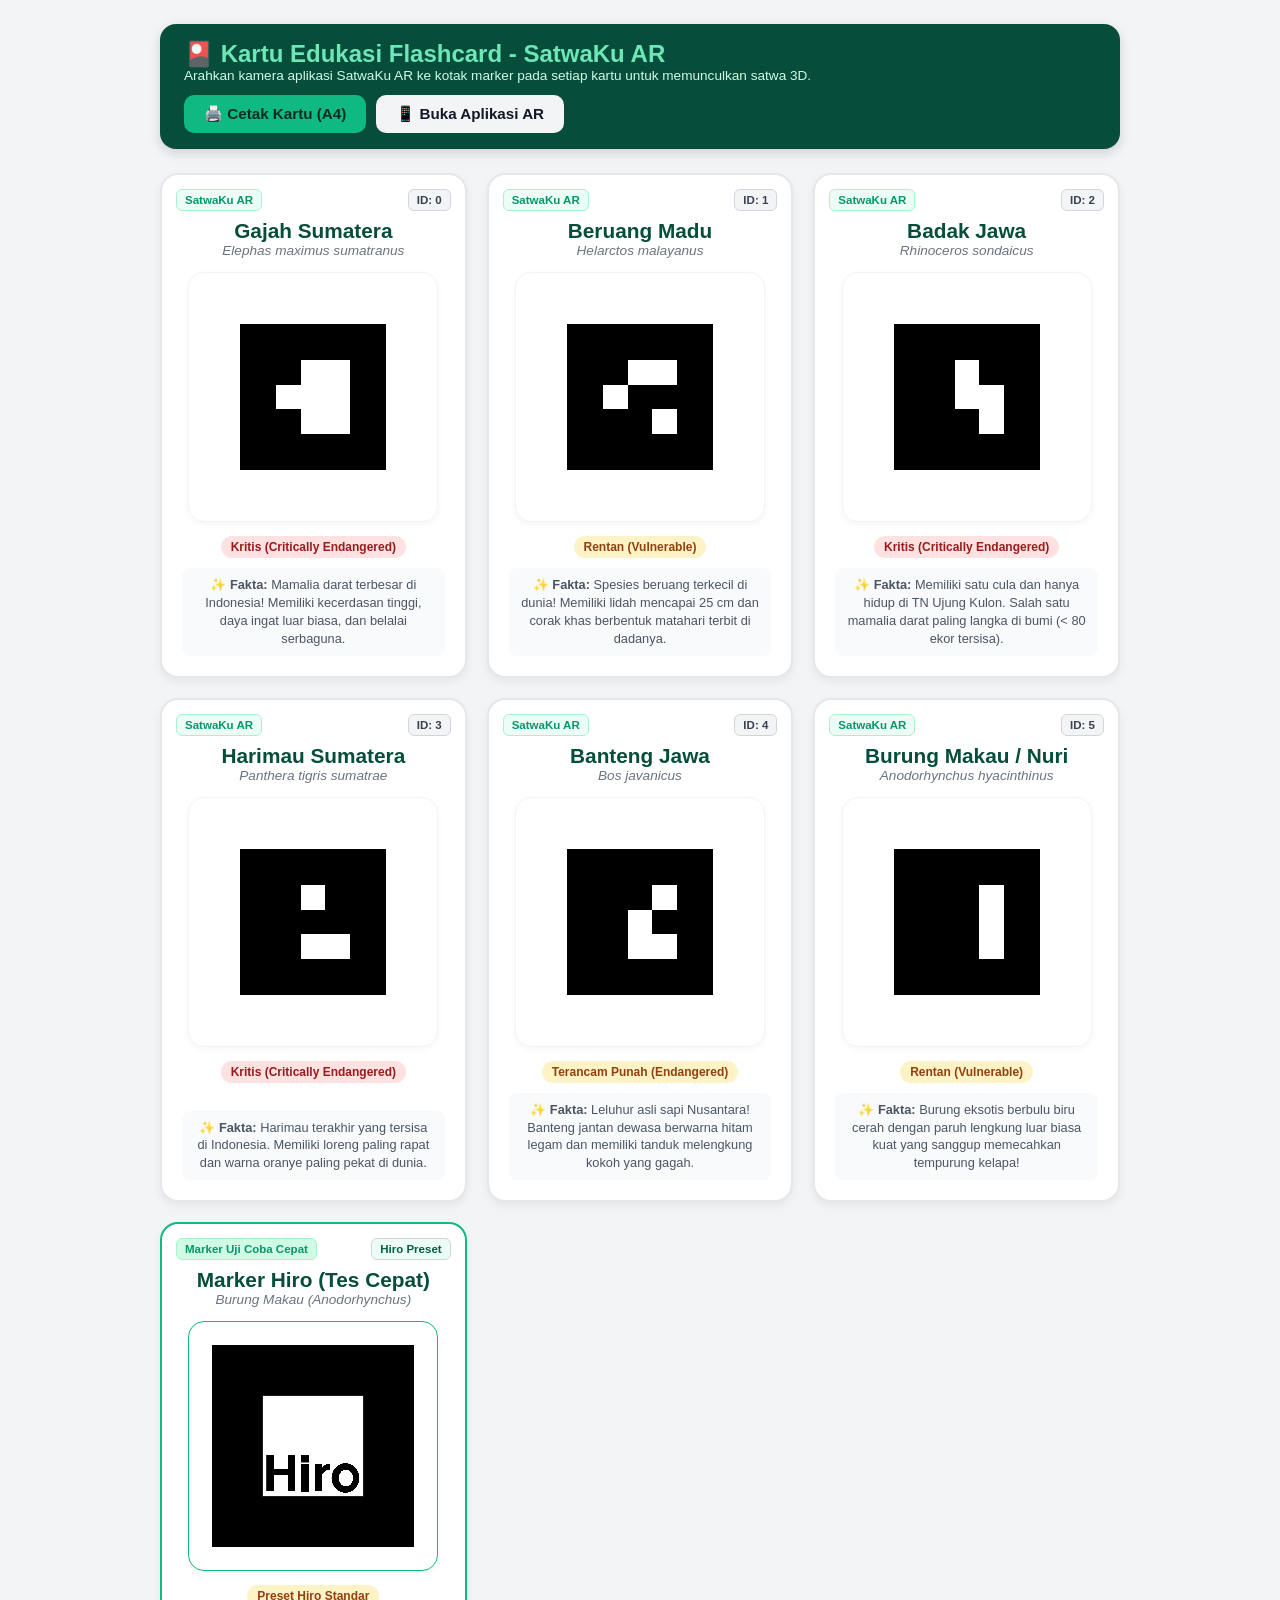
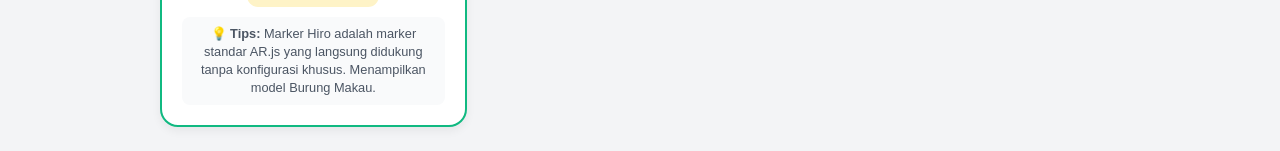
==== cards.html @ 40d95e96 "first commit" ====
<!DOCTYPE html>
<html lang="id">
<head>
  <meta charset="UTF-8" />
  <meta name="viewport" content="width=device-width, initial-scale=1.0" />
  <title>Kartu Edukasi Flashcard - SatwaKu AR</title>
  <style>
    * {
      box-sizing: border-box;
      margin: 0;
      padding: 0;
      font-family: -apple-system, BlinkMacSystemFont, "Segoe UI", Roboto, "Helvetica Neue", Arial, sans-serif;
    }

    body {
      background-color: #f3f4f6;
      color: #1f2937;
      padding: 24px;
    }

    .header-bar {
      max-width: 960px;
      margin: 0 auto 24px auto;
      display: flex;
      justify-content: space-between;
      align-items: center;
      flex-wrap: wrap;
      gap: 12px;
      background: #064e3b;
      color: #fff;
      padding: 16px 24px;
      border-radius: 16px;
      box-shadow: 0 4px 12px rgba(0,0,0,0.15);
    }

    .header-title h1 {
      font-size: 1.5rem;
      color: #6ee7b7;
    }

    .header-title p {
      font-size: 0.85rem;
      color: #d1fae5;
    }

    .btn-action {
      background: #10b981;
      color: #022c22;
      border: none;
      padding: 10px 20px;
      border-radius: 10px;
      font-weight: 700;
      font-size: 0.95rem;
      cursor: pointer;
      text-decoration: none;
      display: inline-flex;
      align-items: center;
      gap: 8px;
    }

    .btn-action:hover {
      background: #34d399;
    }

    .flashcards-container {
      max-width: 960px;
      margin: 0 auto;
      display: grid;
      grid-template-columns: repeat(auto-fit, minmax(280px, 1fr));
      gap: 20px;
    }

    .card {
      background: #ffffff;
      border: 2px solid #e5e7eb;
      border-radius: 18px;
      padding: 20px;
      display: flex;
      flex-direction: column;
      align-items: center;
      text-align: center;
      box-shadow: 0 4px 10px rgba(0,0,0,0.06);
      page-break-inside: avoid;
      position: relative;
    }

    .card-top-tag {
      position: absolute;
      top: 14px;
      left: 14px;
      background: #ecfdf5;
      color: #059669;
      font-size: 0.72rem;
      font-weight: 800;
      padding: 4px 8px;
      border-radius: 6px;
      border: 1px solid #a7f3d0;
    }

    .card-id-badge {
      position: absolute;
      top: 14px;
      right: 14px;
      background: #f3f4f6;
      color: #374151;
      font-size: 0.72rem;
      font-weight: 750;
      padding: 4px 8px;
      border-radius: 6px;
      border: 1px solid #d1d5db;
    }

    .card-animal-name {
      font-size: 1.3rem;
      font-weight: 800;
      color: #064e3b;
      margin-top: 24px;
    }

    .card-latin-name {
      font-size: 0.85rem;
      font-style: italic;
      color: #6b7280;
      margin-bottom: 14px;
    }

    .marker-frame {
      background: #ffffff;
      padding: 14px;
      border: 1px solid #f3f4f6;
      border-radius: 16px;
      margin-bottom: 14px;
      display: flex;
      align-items: center;
      justify-content: center;
      box-shadow: 0 2px 6px rgba(0,0,0,0.04);
    }

    .marker-frame img {
      width: 220px;
      height: 220px;
      image-rendering: pixelated;
      display: block;
    }

    .status-pill {
      font-size: 0.75rem;
      font-weight: 700;
      padding: 4px 10px;
      border-radius: 50px;
      margin-bottom: 10px;
    }

    .status-endangered {
      background: #fef3c7;
      color: #92400e;
    }

    .status-critical {
      background: #fee2e2;
      color: #991b1b;
    }

    .card-fact {
      font-size: 0.8rem;
      color: #4b5563;
      line-height: 1.4;
      background: #f9fafb;
      padding: 8px 12px;
      border-radius: 8px;
      margin-top: auto;
      width: 100%;
    }

    /* Print styles for A4 sheet */
    @media print {
      body {
        background: transparent;
        padding: 0;
      }
      .header-bar {
        display: none;
      }
      .flashcards-container {
        grid-template-columns: repeat(2, 1fr);
        gap: 16px;
      }
      .card {
        box-shadow: none;
        border: 1.5px solid #6b7280;
        padding: 14px;
      }
      .marker-frame img {
        width: 150px;
        height: 150px;
      }
    }
  </style>
</head>
<body>

  <div class="header-bar">
    <div class="header-title">
      <h1>🎴 Kartu Edukasi Flashcard - SatwaKu AR</h1>
      <p>Arahkan kamera aplikasi SatwaKu AR ke kotak marker pada setiap kartu untuk memunculkan satwa 3D.</p>
    </div>
    <div style="display: flex; gap: 10px;">
      <button class="btn-action" onclick="window.print()">🖨️ Cetak Kartu (A4)</button>
      <a href="index.html" class="btn-action" style="background:#f3f4f6; color:#111827;">📱 Buka Aplikasi AR</a>
    </div>
  </div>

  <div class="flashcards-container">

    <!-- Card 1: Gajah Sumatera -->
    <div class="card">
      <div class="card-top-tag">SatwaKu AR</div>
      <div class="card-id-badge">ID: 0</div>
      <h2 class="card-animal-name">Gajah Sumatera</h2>
      <div class="card-latin-name">Elephas maximus sumatranus</div>
      <div class="marker-frame">
        <img src="assets/markers/hamming/0.png" alt="Marker Barcode 0 - Gajah Sumatera" />
      </div>
      <div class="status-pill status-critical">Kritis (Critically Endangered)</div>
      <div class="card-fact">
        ✨ <b>Fakta:</b> Mamalia darat terbesar di Indonesia! Memiliki kecerdasan tinggi, daya ingat luar biasa, dan belalai serbaguna.
      </div>
    </div>

    <!-- Card 2: Beruang Madu -->
    <div class="card">
      <div class="card-top-tag">SatwaKu AR</div>
      <div class="card-id-badge">ID: 1</div>
      <h2 class="card-animal-name">Beruang Madu</h2>
      <div class="card-latin-name">Helarctos malayanus</div>
      <div class="marker-frame">
        <img src="assets/markers/hamming/1.png" alt="Marker Barcode 1 - Beruang Madu" />
      </div>
      <div class="status-pill status-endangered">Rentan (Vulnerable)</div>
      <div class="card-fact">
        ✨ <b>Fakta:</b> Spesies beruang terkecil di dunia! Memiliki lidah mencapai 25 cm dan corak khas berbentuk matahari terbit di dadanya.
      </div>
    </div>

    <!-- Card 3: Badak Jawa -->
    <div class="card">
      <div class="card-top-tag">SatwaKu AR</div>
      <div class="card-id-badge">ID: 2</div>
      <h2 class="card-animal-name">Badak Jawa</h2>
      <div class="card-latin-name">Rhinoceros sondaicus</div>
      <div class="marker-frame">
        <img src="assets/markers/hamming/2.png" alt="Marker Barcode 2 - Badak Jawa" />
      </div>
      <div class="status-pill status-critical">Kritis (Critically Endangered)</div>
      <div class="card-fact">
        ✨ <b>Fakta:</b> Memiliki satu cula dan hanya hidup di TN Ujung Kulon. Salah satu mamalia darat paling langka di bumi (< 80 ekor tersisa).
      </div>
    </div>

    <!-- Card 4: Harimau Sumatera -->
    <div class="card">
      <div class="card-top-tag">SatwaKu AR</div>
      <div class="card-id-badge">ID: 3</div>
      <h2 class="card-animal-name">Harimau Sumatera</h2>
      <div class="card-latin-name">Panthera tigris sumatrae</div>
      <div class="marker-frame">
        <img src="assets/markers/hamming/3.png" alt="Marker Barcode 3 - Harimau Sumatera" />
      </div>
      <div class="status-pill status-critical">Kritis (Critically Endangered)</div>
      <div class="card-fact">
        ✨ <b>Fakta:</b> Harimau terakhir yang tersisa di Indonesia. Memiliki loreng paling rapat dan warna oranye paling pekat di dunia.
      </div>
    </div>

    <!-- Card 5: Banteng Jawa -->
    <div class="card">
      <div class="card-top-tag">SatwaKu AR</div>
      <div class="card-id-badge">ID: 4</div>
      <h2 class="card-animal-name">Banteng Jawa</h2>
      <div class="card-latin-name">Bos javanicus</div>
      <div class="marker-frame">
        <img src="assets/markers/hamming/4.png" alt="Marker Barcode 4 - Banteng Jawa" />
      </div>
      <div class="status-pill status-endangered">Terancam Punah (Endangered)</div>
      <div class="card-fact">
        ✨ <b>Fakta:</b> Leluhur asli sapi Nusantara! Banteng jantan dewasa berwarna hitam legam dan memiliki tanduk melengkung kokoh yang gagah.
      </div>
    </div>

    <!-- Card 6: Burung Makau / Nuri -->
    <div class="card">
      <div class="card-top-tag">SatwaKu AR</div>
      <div class="card-id-badge">ID: 5</div>
      <h2 class="card-animal-name">Burung Makau / Nuri</h2>
      <div class="card-latin-name">Anodorhynchus hyacinthinus</div>
      <div class="marker-frame">
        <img src="assets/markers/hamming/5.png" alt="Marker Barcode 5 - Burung Makau" />
      </div>
      <div class="status-pill status-endangered">Rentan (Vulnerable)</div>
      <div class="card-fact">
        ✨ <b>Fakta:</b> Burung eksotis berbulu biru cerah dengan paruh lengkung luar biasa kuat yang sanggup memecahkan tempurung kelapa!
      </div>
    </div>

    <!-- Bonus Card: Marker Hiro (Universal Test Marker) -->
    <div class="card" style="border: 2px solid #10b981;">
      <div class="card-top-tag" style="background:#d1fae5;">Marker Uji Coba Cepat</div>
      <div class="card-id-badge" style="background:#ecfdf5; color:#065f46;">Hiro Preset</div>
      <h2 class="card-animal-name">Marker Hiro (Tes Cepat)</h2>
      <div class="card-latin-name">Burung Makau (Anodorhynchus)</div>
      <div class="marker-frame" style="border-color:#10b981;">
        <img src="assets/markers/hiro.png" alt="Marker Hiro AR.js" />
      </div>
      <div class="status-pill status-endangered">Preset Hiro Standar</div>
      <div class="card-fact">
        💡 <b>Tips:</b> Marker Hiro adalah marker standar AR.js yang langsung didukung tanpa konfigurasi khusus. Menampilkan model Burung Makau.
      </div>
    </div>

  </div>

</body>
</html>
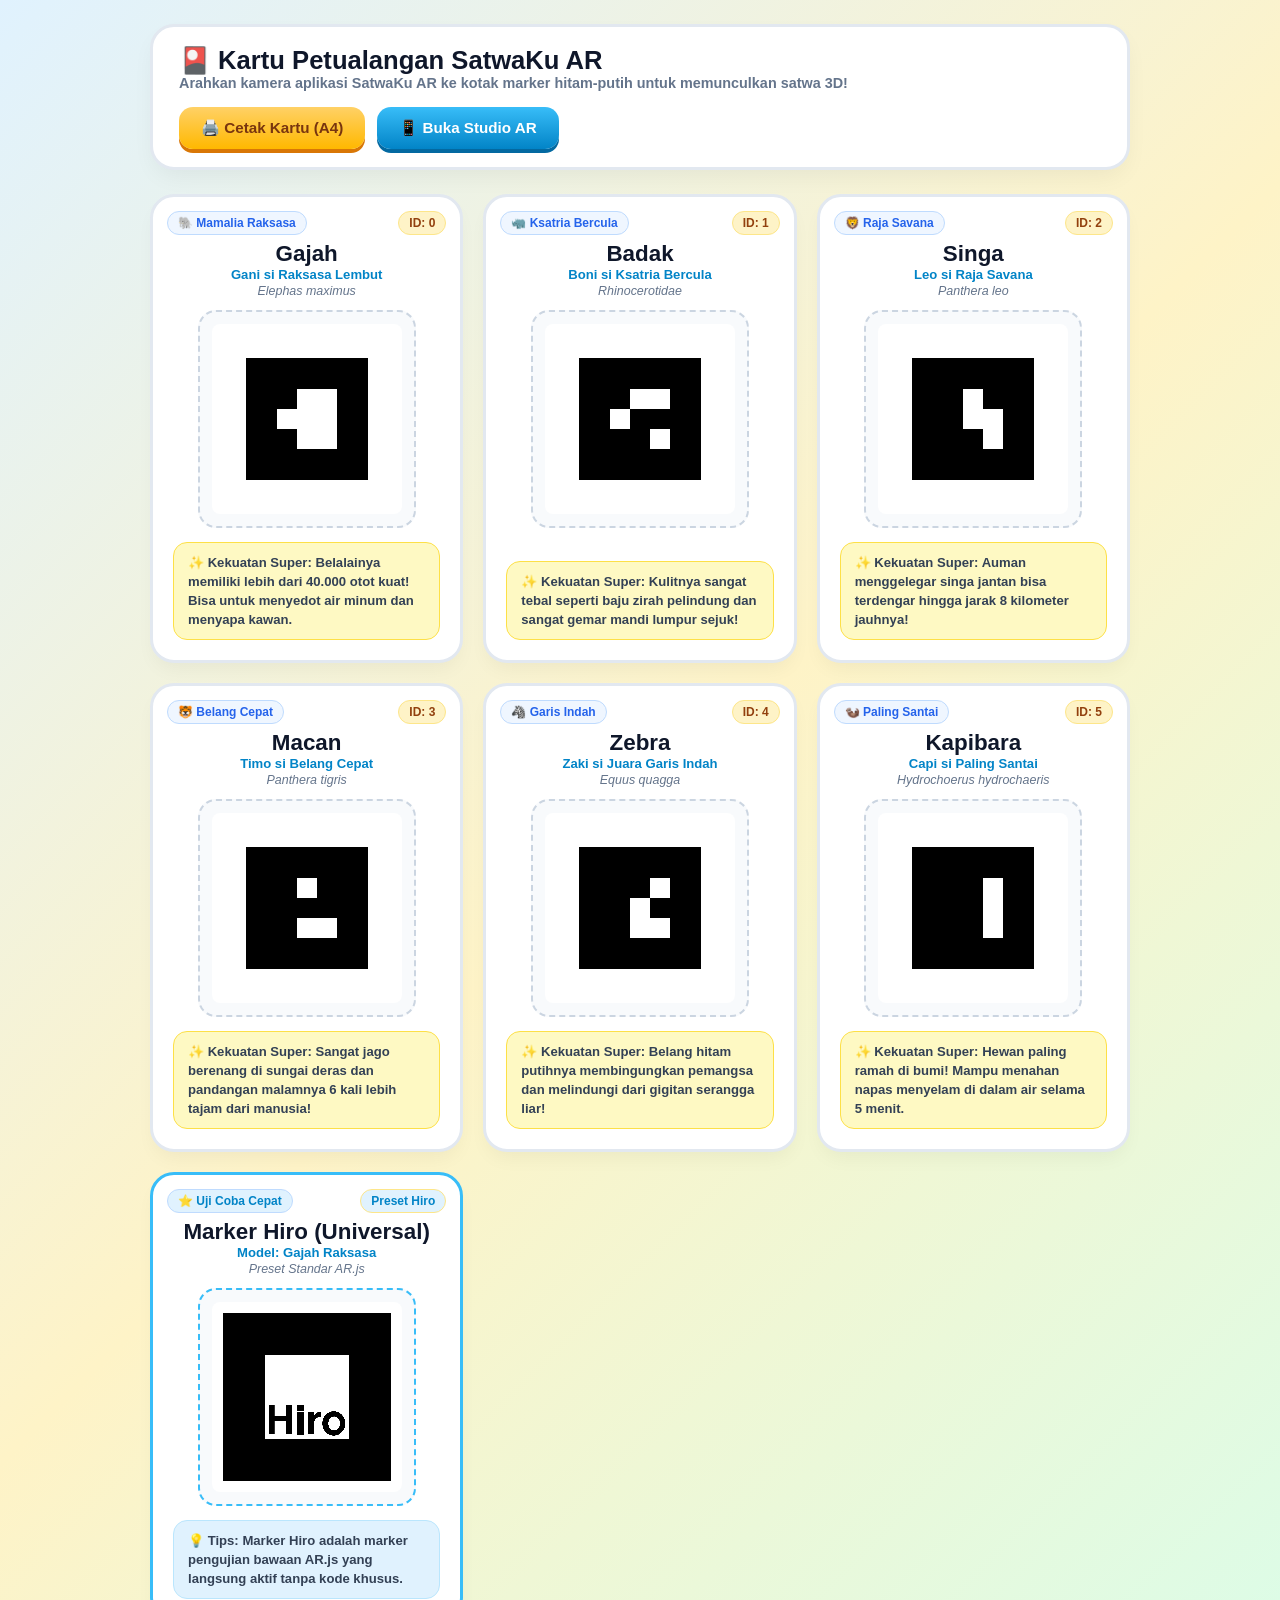
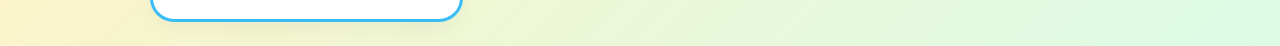
==== commit f1835dd0: "big update" ====
--- a/cards.html
+++ b/cards.html
@@ -9,61 +9,70 @@
       box-sizing: border-box;
       margin: 0;
       padding: 0;
-      font-family: -apple-system, BlinkMacSystemFont, "Segoe UI", Roboto, "Helvetica Neue", Arial, sans-serif;
+      font-family: 'Comic Sans MS', 'Fredoka', 'Quicksand', -apple-system, BlinkMacSystemFont, "Segoe UI", Roboto, sans-serif;
     }
 
     body {
-      background-color: #f3f4f6;
-      color: #1f2937;
+      background: linear-gradient(135deg, #E0F2FE 0%, #FEF3C7 50%, #DCFCE7 100%);
+      color: #1F2937;
       padding: 24px;
+      min-height: 100vh;
     }
 
     .header-bar {
-      max-width: 960px;
+      max-width: 980px;
       margin: 0 auto 24px auto;
       display: flex;
       justify-content: space-between;
       align-items: center;
       flex-wrap: wrap;
-      gap: 12px;
-      background: #064e3b;
-      color: #fff;
-      padding: 16px 24px;
-      border-radius: 16px;
-      box-shadow: 0 4px 12px rgba(0,0,0,0.15);
+      gap: 16px;
+      background: #FFFFFF;
+      padding: 18px 26px;
+      border-radius: 24px;
+      border: 3px solid #E2E8F0;
+      box-shadow: 0 10px 25px -5px rgba(0,0,0,0.06);
     }
 
     .header-title h1 {
-      font-size: 1.5rem;
-      color: #6ee7b7;
+      font-size: 1.6rem;
+      font-weight: 900;
+      color: #0F172A;
     }
 
     .header-title p {
-      font-size: 0.85rem;
-      color: #d1fae5;
+      font-size: 0.9rem;
+      color: #64748B;
+      font-weight: 600;
     }
 
     .btn-action {
-      background: #10b981;
-      color: #022c22;
+      background: linear-gradient(180deg, #FFD166 0%, #FFB800 100%);
+      color: #78350F;
       border: none;
-      padding: 10px 20px;
-      border-radius: 10px;
-      font-weight: 700;
+      padding: 12px 22px;
+      border-radius: 14px;
+      font-weight: 800;
       font-size: 0.95rem;
       cursor: pointer;
       text-decoration: none;
       display: inline-flex;
       align-items: center;
       gap: 8px;
+      box-shadow: 0 4px 0 #D97706;
+      transition: all 0.1s;
     }
 
     .btn-action:hover {
-      background: #34d399;
+      filter: brightness(1.05);
+    }
+    .btn-action:active {
+      transform: translateY(2px);
+      box-shadow: 0 2px 0 #D97706;
     }
 
     .flashcards-container {
-      max-width: 960px;
+      max-width: 980px;
       margin: 0 auto;
       display: grid;
       grid-template-columns: repeat(auto-fit, minmax(280px, 1fr));
@@ -71,15 +80,15 @@
     }
 
     .card {
-      background: #ffffff;
-      border: 2px solid #e5e7eb;
-      border-radius: 18px;
+      background: #FFFFFF;
+      border: 3px solid #E2E8F0;
+      border-radius: 24px;
       padding: 20px;
       display: flex;
       flex-direction: column;
       align-items: center;
       text-align: center;
-      box-shadow: 0 4px 10px rgba(0,0,0,0.06);
+      box-shadow: 0 10px 20px -5px rgba(0,0,0,0.05);
       page-break-inside: avoid;
       position: relative;
     }
@@ -88,91 +97,85 @@
       position: absolute;
       top: 14px;
       left: 14px;
-      background: #ecfdf5;
-      color: #059669;
-      font-size: 0.72rem;
+      background: #EFF6FF;
+      color: #2563EB;
+      font-size: 0.75rem;
       font-weight: 800;
-      padding: 4px 8px;
-      border-radius: 6px;
-      border: 1px solid #a7f3d0;
+      padding: 4px 10px;
+      border-radius: 999px;
+      border: 1px solid #BFDBFE;
     }
 
     .card-id-badge {
       position: absolute;
       top: 14px;
       right: 14px;
-      background: #f3f4f6;
-      color: #374151;
-      font-size: 0.72rem;
-      font-weight: 750;
-      padding: 4px 8px;
-      border-radius: 6px;
-      border: 1px solid #d1d5db;
+      background: #FEF3C7;
+      color: #92400E;
+      font-size: 0.75rem;
+      font-weight: 800;
+      padding: 4px 10px;
+      border-radius: 999px;
+      border: 1px solid #FDE68A;
     }
 
     .card-animal-name {
-      font-size: 1.3rem;
-      font-weight: 800;
-      color: #064e3b;
+      font-size: 1.4rem;
+      font-weight: 900;
+      color: #0F172A;
       margin-top: 24px;
     }
 
+    .card-nickname {
+      font-size: 0.82rem;
+      font-weight: 700;
+      color: #0284C7;
+      margin-bottom: 2px;
+    }
+
     .card-latin-name {
-      font-size: 0.85rem;
+      font-size: 0.78rem;
       font-style: italic;
-      color: #6b7280;
-      margin-bottom: 14px;
+      color: #64748B;
+      margin-bottom: 12px;
     }
 
     .marker-frame {
-      background: #ffffff;
-      padding: 14px;
-      border: 1px solid #f3f4f6;
-      border-radius: 16px;
+      background: #F8FAFC;
+      padding: 12px;
+      border: 2px dashed #CBD5E1;
+      border-radius: 18px;
       margin-bottom: 14px;
       display: flex;
       align-items: center;
       justify-content: center;
-      box-shadow: 0 2px 6px rgba(0,0,0,0.04);
     }
 
     .marker-frame img {
-      width: 220px;
-      height: 220px;
+      width: 190px;
+      height: 190px;
       image-rendering: pixelated;
       display: block;
-    }
-
-    .status-pill {
-      font-size: 0.75rem;
-      font-weight: 700;
-      padding: 4px 10px;
-      border-radius: 50px;
-      margin-bottom: 10px;
-    }
-
-    .status-endangered {
-      background: #fef3c7;
-      color: #92400e;
-    }
-
-    .status-critical {
-      background: #fee2e2;
-      color: #991b1b;
+      background: #FFFFFF;
+      padding: 4px;
+      border-radius: 8px;
     }
 
     .card-fact {
-      font-size: 0.8rem;
-      color: #4b5563;
-      line-height: 1.4;
-      background: #f9fafb;
-      padding: 8px 12px;
-      border-radius: 8px;
+      font-size: 0.82rem;
+      font-weight: 600;
+      color: #334155;
+      line-height: 1.45;
+      background: #FEF9C3;
+      border: 1px solid #FDE047;
+      padding: 10px 14px;
+      border-radius: 14px;
       margin-top: auto;
       width: 100%;
-    }
-
-    /* Print styles for A4 sheet */
+      text-align: left;
+    }
+
+    /* Print styles */
     @media print {
       body {
         background: transparent;
@@ -187,12 +190,12 @@
       }
       .card {
         box-shadow: none;
-        border: 1.5px solid #6b7280;
+        border: 2px solid #CBD5E1;
         padding: 14px;
       }
       .marker-frame img {
-        width: 150px;
-        height: 150px;
+        width: 140px;
+        height: 140px;
       }
     }
   </style>
@@ -201,119 +204,119 @@
 
   <div class="header-bar">
     <div class="header-title">
-      <h1>🎴 Kartu Edukasi Flashcard - SatwaKu AR</h1>
-      <p>Arahkan kamera aplikasi SatwaKu AR ke kotak marker pada setiap kartu untuk memunculkan satwa 3D.</p>
-    </div>
-    <div style="display: flex; gap: 10px;">
+      <h1>🎴 Kartu Petualangan SatwaKu AR</h1>
+      <p>Arahkan kamera aplikasi SatwaKu AR ke kotak marker hitam-putih untuk memunculkan satwa 3D!</p>
+    </div>
+    <div style="display: flex; gap: 12px;">
       <button class="btn-action" onclick="window.print()">🖨️ Cetak Kartu (A4)</button>
-      <a href="index.html" class="btn-action" style="background:#f3f4f6; color:#111827;">📱 Buka Aplikasi AR</a>
+      <a href="index.html" class="btn-action" style="background: linear-gradient(180deg, #38BDF8 0%, #0284C7 100%); color:#FFFFFF; box-shadow: 0 4px 0 #0369A1;">📱 Buka Studio AR</a>
     </div>
   </div>
 
   <div class="flashcards-container">
 
-    <!-- Card 1: Gajah Sumatera -->
-    <div class="card">
-      <div class="card-top-tag">SatwaKu AR</div>
+    <!-- Card 1: Gajah -->
+    <div class="card">
+      <div class="card-top-tag">🐘 Mamalia Raksasa</div>
       <div class="card-id-badge">ID: 0</div>
-      <h2 class="card-animal-name">Gajah Sumatera</h2>
-      <div class="card-latin-name">Elephas maximus sumatranus</div>
-      <div class="marker-frame">
-        <img src="assets/markers/hamming/0.png" alt="Marker Barcode 0 - Gajah Sumatera" />
-      </div>
-      <div class="status-pill status-critical">Kritis (Critically Endangered)</div>
-      <div class="card-fact">
-        ✨ <b>Fakta:</b> Mamalia darat terbesar di Indonesia! Memiliki kecerdasan tinggi, daya ingat luar biasa, dan belalai serbaguna.
-      </div>
-    </div>
-
-    <!-- Card 2: Beruang Madu -->
-    <div class="card">
-      <div class="card-top-tag">SatwaKu AR</div>
+      <h2 class="card-animal-name">Gajah</h2>
+      <div class="card-nickname">Gani si Raksasa Lembut</div>
+      <div class="card-latin-name">Elephas maximus</div>
+      <div class="marker-frame">
+        <img src="assets/markers/hamming/0.png" alt="Marker Barcode 0 - Gajah" />
+      </div>
+      <div class="card-fact">
+        ✨ <b>Kekuatan Super:</b> Belalainya memiliki lebih dari 40.000 otot kuat! Bisa untuk menyedot air minum dan menyapa kawan.
+      </div>
+    </div>
+
+    <!-- Card 2: Badak -->
+    <div class="card">
+      <div class="card-top-tag">🦏 Ksatria Bercula</div>
       <div class="card-id-badge">ID: 1</div>
-      <h2 class="card-animal-name">Beruang Madu</h2>
-      <div class="card-latin-name">Helarctos malayanus</div>
-      <div class="marker-frame">
-        <img src="assets/markers/hamming/1.png" alt="Marker Barcode 1 - Beruang Madu" />
-      </div>
-      <div class="status-pill status-endangered">Rentan (Vulnerable)</div>
-      <div class="card-fact">
-        ✨ <b>Fakta:</b> Spesies beruang terkecil di dunia! Memiliki lidah mencapai 25 cm dan corak khas berbentuk matahari terbit di dadanya.
-      </div>
-    </div>
-
-    <!-- Card 3: Badak Jawa -->
-    <div class="card">
-      <div class="card-top-tag">SatwaKu AR</div>
+      <h2 class="card-animal-name">Badak</h2>
+      <div class="card-nickname">Boni si Ksatria Bercula</div>
+      <div class="card-latin-name">Rhinocerotidae</div>
+      <div class="marker-frame">
+        <img src="assets/markers/hamming/1.png" alt="Marker Barcode 1 - Badak" />
+      </div>
+      <div class="card-fact">
+        ✨ <b>Kekuatan Super:</b> Kulitnya sangat tebal seperti baju zirah pelindung dan sangat gemar mandi lumpur sejuk!
+      </div>
+    </div>
+
+    <!-- Card 3: Singa -->
+    <div class="card">
+      <div class="card-top-tag">🦁 Raja Savana</div>
       <div class="card-id-badge">ID: 2</div>
-      <h2 class="card-animal-name">Badak Jawa</h2>
-      <div class="card-latin-name">Rhinoceros sondaicus</div>
-      <div class="marker-frame">
-        <img src="assets/markers/hamming/2.png" alt="Marker Barcode 2 - Badak Jawa" />
-      </div>
-      <div class="status-pill status-critical">Kritis (Critically Endangered)</div>
-      <div class="card-fact">
-        ✨ <b>Fakta:</b> Memiliki satu cula dan hanya hidup di TN Ujung Kulon. Salah satu mamalia darat paling langka di bumi (< 80 ekor tersisa).
-      </div>
-    </div>
-
-    <!-- Card 4: Harimau Sumatera -->
-    <div class="card">
-      <div class="card-top-tag">SatwaKu AR</div>
+      <h2 class="card-animal-name">Singa</h2>
+      <div class="card-nickname">Leo si Raja Savana</div>
+      <div class="card-latin-name">Panthera leo</div>
+      <div class="marker-frame">
+        <img src="assets/markers/hamming/2.png" alt="Marker Barcode 2 - Singa" />
+      </div>
+      <div class="card-fact">
+        ✨ <b>Kekuatan Super:</b> Auman menggelegar singa jantan bisa terdengar hingga jarak 8 kilometer jauhnya!
+      </div>
+    </div>
+
+    <!-- Card 4: Macan -->
+    <div class="card">
+      <div class="card-top-tag">🐯 Belang Cepat</div>
       <div class="card-id-badge">ID: 3</div>
-      <h2 class="card-animal-name">Harimau Sumatera</h2>
-      <div class="card-latin-name">Panthera tigris sumatrae</div>
-      <div class="marker-frame">
-        <img src="assets/markers/hamming/3.png" alt="Marker Barcode 3 - Harimau Sumatera" />
-      </div>
-      <div class="status-pill status-critical">Kritis (Critically Endangered)</div>
-      <div class="card-fact">
-        ✨ <b>Fakta:</b> Harimau terakhir yang tersisa di Indonesia. Memiliki loreng paling rapat dan warna oranye paling pekat di dunia.
-      </div>
-    </div>
-
-    <!-- Card 5: Banteng Jawa -->
-    <div class="card">
-      <div class="card-top-tag">SatwaKu AR</div>
+      <h2 class="card-animal-name">Macan</h2>
+      <div class="card-nickname">Timo si Belang Cepat</div>
+      <div class="card-latin-name">Panthera tigris</div>
+      <div class="marker-frame">
+        <img src="assets/markers/hamming/3.png" alt="Marker Barcode 3 - Macan" />
+      </div>
+      <div class="card-fact">
+        ✨ <b>Kekuatan Super:</b> Sangat jago berenang di sungai deras dan pandangan malamnya 6 kali lebih tajam dari manusia!
+      </div>
+    </div>
+
+    <!-- Card 5: Zebra -->
+    <div class="card">
+      <div class="card-top-tag">🦓 Garis Indah</div>
       <div class="card-id-badge">ID: 4</div>
-      <h2 class="card-animal-name">Banteng Jawa</h2>
-      <div class="card-latin-name">Bos javanicus</div>
-      <div class="marker-frame">
-        <img src="assets/markers/hamming/4.png" alt="Marker Barcode 4 - Banteng Jawa" />
-      </div>
-      <div class="status-pill status-endangered">Terancam Punah (Endangered)</div>
-      <div class="card-fact">
-        ✨ <b>Fakta:</b> Leluhur asli sapi Nusantara! Banteng jantan dewasa berwarna hitam legam dan memiliki tanduk melengkung kokoh yang gagah.
-      </div>
-    </div>
-
-    <!-- Card 6: Burung Makau / Nuri -->
-    <div class="card">
-      <div class="card-top-tag">SatwaKu AR</div>
+      <h2 class="card-animal-name">Zebra</h2>
+      <div class="card-nickname">Zaki si Juara Garis Indah</div>
+      <div class="card-latin-name">Equus quagga</div>
+      <div class="marker-frame">
+        <img src="assets/markers/hamming/4.png" alt="Marker Barcode 4 - Zebra" />
+      </div>
+      <div class="card-fact">
+        ✨ <b>Kekuatan Super:</b> Belang hitam putihnya membingungkan pemangsa dan melindungi dari gigitan serangga liar!
+      </div>
+    </div>
+
+    <!-- Card 6: Kapibara -->
+    <div class="card">
+      <div class="card-top-tag">🦦 Paling Santai</div>
       <div class="card-id-badge">ID: 5</div>
-      <h2 class="card-animal-name">Burung Makau / Nuri</h2>
-      <div class="card-latin-name">Anodorhynchus hyacinthinus</div>
-      <div class="marker-frame">
-        <img src="assets/markers/hamming/5.png" alt="Marker Barcode 5 - Burung Makau" />
-      </div>
-      <div class="status-pill status-endangered">Rentan (Vulnerable)</div>
-      <div class="card-fact">
-        ✨ <b>Fakta:</b> Burung eksotis berbulu biru cerah dengan paruh lengkung luar biasa kuat yang sanggup memecahkan tempurung kelapa!
-      </div>
-    </div>
-
-    <!-- Bonus Card: Marker Hiro (Universal Test Marker) -->
-    <div class="card" style="border: 2px solid #10b981;">
-      <div class="card-top-tag" style="background:#d1fae5;">Marker Uji Coba Cepat</div>
-      <div class="card-id-badge" style="background:#ecfdf5; color:#065f46;">Hiro Preset</div>
-      <h2 class="card-animal-name">Marker Hiro (Tes Cepat)</h2>
-      <div class="card-latin-name">Burung Makau (Anodorhynchus)</div>
-      <div class="marker-frame" style="border-color:#10b981;">
+      <h2 class="card-animal-name">Kapibara</h2>
+      <div class="card-nickname">Capi si Paling Santai</div>
+      <div class="card-latin-name">Hydrochoerus hydrochaeris</div>
+      <div class="marker-frame">
+        <img src="assets/markers/hamming/5.png" alt="Marker Barcode 5 - Kapibara" />
+      </div>
+      <div class="card-fact">
+        ✨ <b>Kekuatan Super:</b> Hewan paling ramah di bumi! Mampu menahan napas menyelam di dalam air selama 5 menit.
+      </div>
+    </div>
+
+    <!-- Bonus Card: Hiro Preset -->
+    <div class="card" style="border-color: #38BDF8;">
+      <div class="card-top-tag" style="background:#E0F2FE; color:#0284C7;">⭐ Uji Coba Cepat</div>
+      <div class="card-id-badge" style="background:#E0F2FE; color:#0284C7;">Preset Hiro</div>
+      <h2 class="card-animal-name">Marker Hiro (Universal)</h2>
+      <div class="card-nickname">Model: Gajah Raksasa</div>
+      <div class="card-latin-name">Preset Standar AR.js</div>
+      <div class="marker-frame" style="border-color:#38BDF8;">
         <img src="assets/markers/hiro.png" alt="Marker Hiro AR.js" />
       </div>
-      <div class="status-pill status-endangered">Preset Hiro Standar</div>
-      <div class="card-fact">
-        💡 <b>Tips:</b> Marker Hiro adalah marker standar AR.js yang langsung didukung tanpa konfigurasi khusus. Menampilkan model Burung Makau.
+      <div class="card-fact" style="background:#E0F2FE; border-color:#BAE6FD;">
+        💡 <b>Tips:</b> Marker Hiro adalah marker pengujian bawaan AR.js yang langsung aktif tanpa kode khusus.
       </div>
     </div>
 
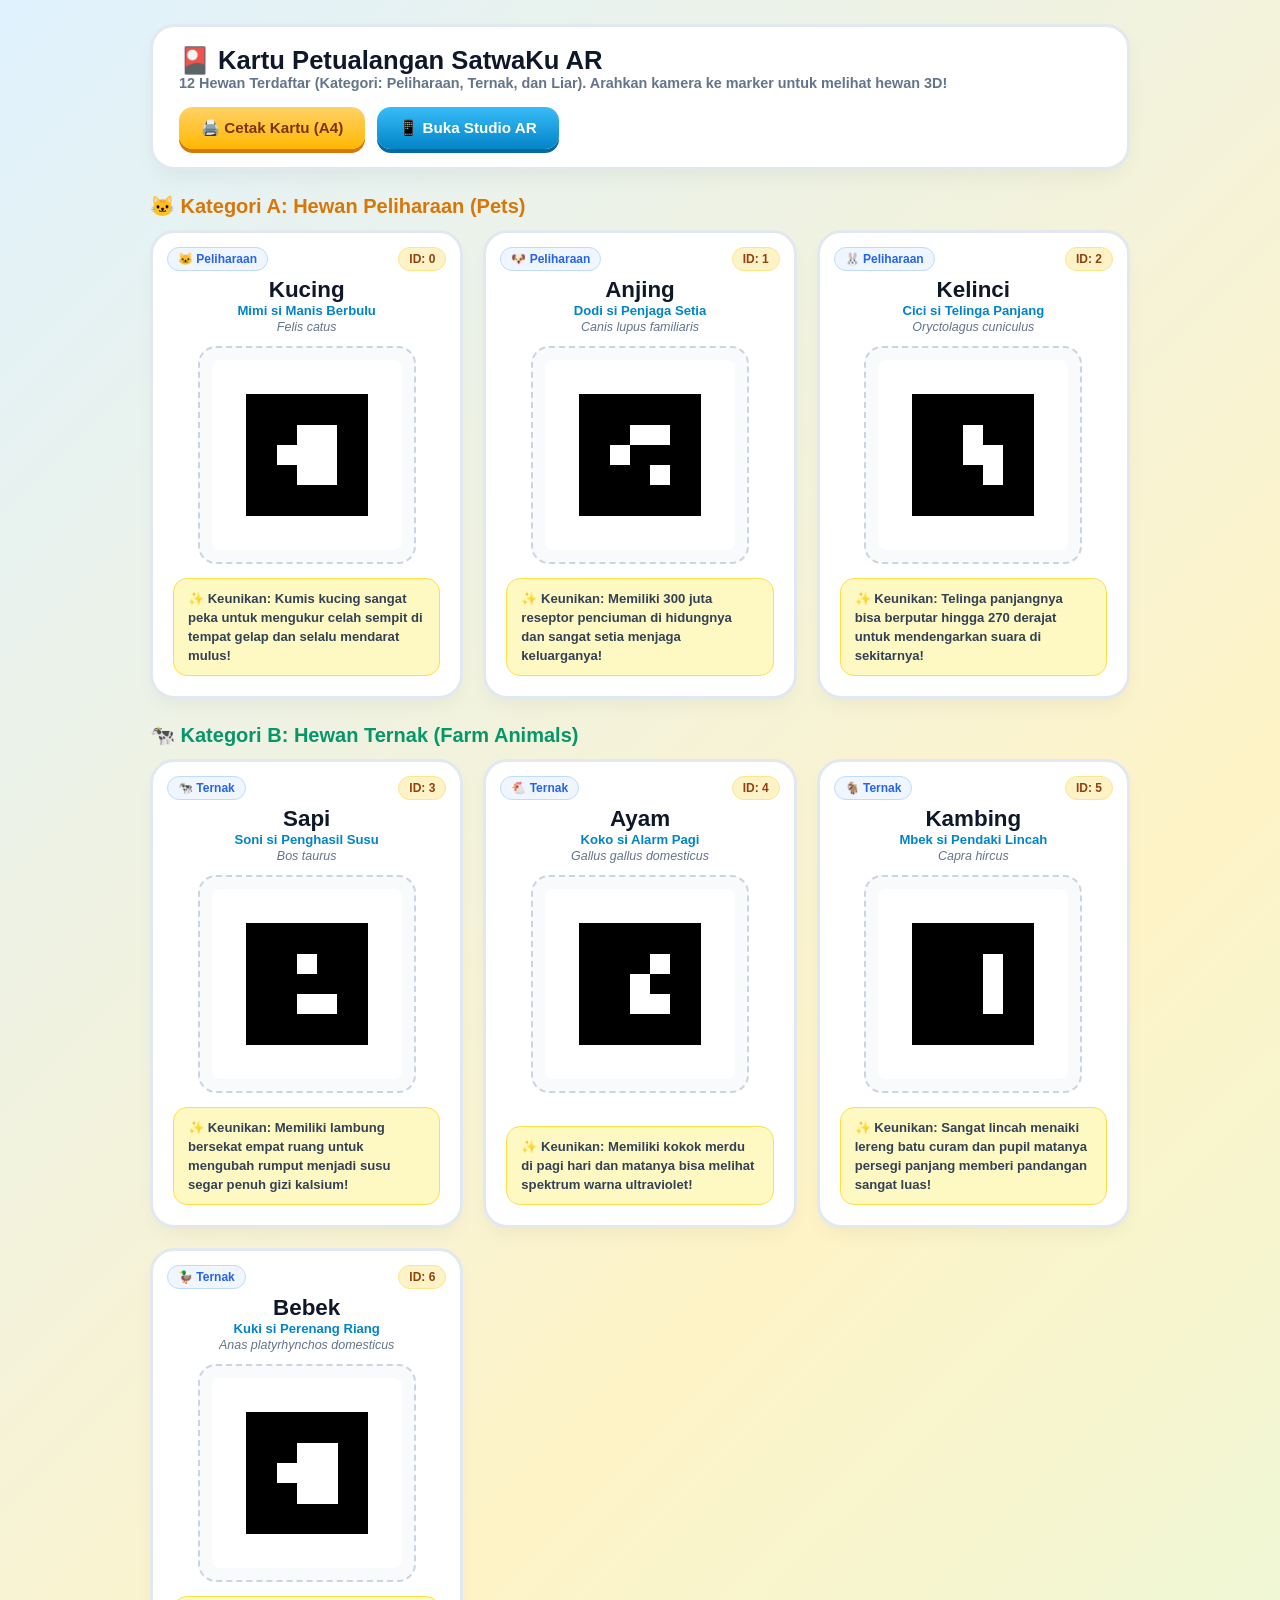
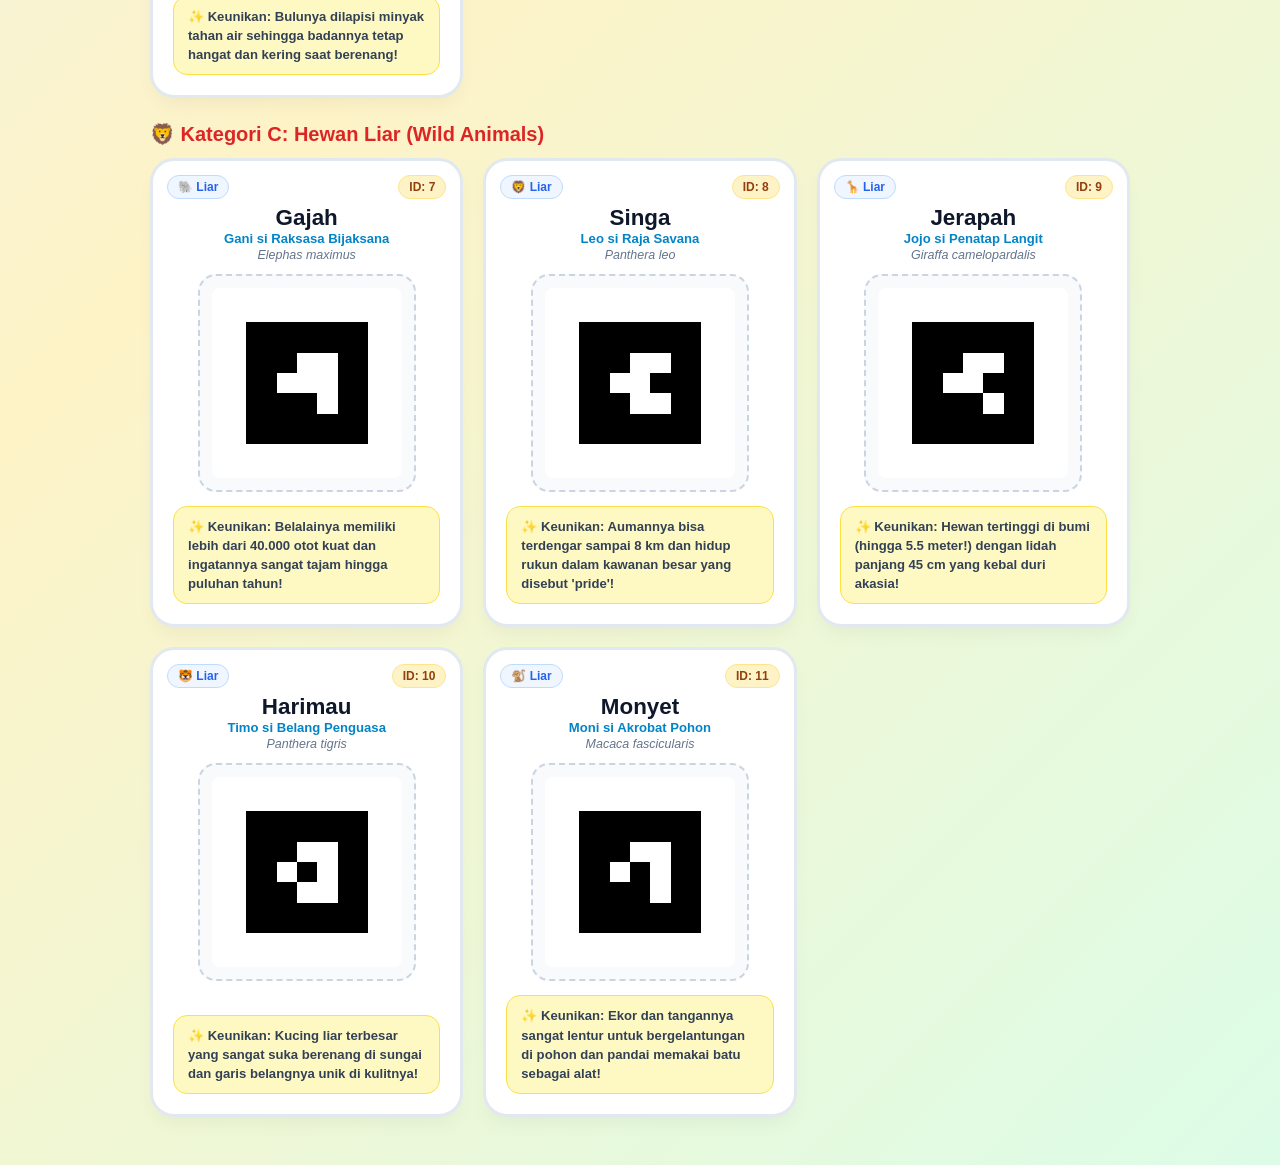
==== commit b6731ba6: "update: add animal sound, narration sound, cleaning project, and change animal list" ====
--- a/cards.html
+++ b/cards.html
@@ -3,7 +3,7 @@
 <head>
   <meta charset="UTF-8" />
   <meta name="viewport" content="width=device-width, initial-scale=1.0" />
-  <title>Kartu Edukasi Flashcard - SatwaKu AR</title>
+  <title>Kartu Edukasi Flashcard (12 Satwa) - SatwaKu AR</title>
   <style>
     * {
       box-sizing: border-box;
@@ -63,17 +63,25 @@
       transition: all 0.1s;
     }
 
-    .btn-action:hover {
-      filter: brightness(1.05);
-    }
-    .btn-action:active {
-      transform: translateY(2px);
-      box-shadow: 0 2px 0 #D97706;
-    }
+    .btn-action:hover { filter: brightness(1.05); }
+    .btn-action:active { transform: translateY(2px); box-shadow: 0 2px 0 #D97706; }
+
+    .category-section-title {
+      max-width: 980px;
+      margin: 24px auto 12px auto;
+      font-size: 1.25rem;
+      font-weight: 900;
+      display: flex;
+      align-items: center;
+      gap: 8px;
+    }
+    .title-pet { color: #D97706; }
+    .title-farm { color: #059669; }
+    .title-wild { color: #DC2626; }
 
     .flashcards-container {
       max-width: 980px;
-      margin: 0 auto;
+      margin: 0 auto 24px auto;
       display: grid;
       grid-template-columns: repeat(auto-fit, minmax(280px, 1fr));
       gap: 20px;
@@ -175,28 +183,12 @@
       text-align: left;
     }
 
-    /* Print styles */
     @media print {
-      body {
-        background: transparent;
-        padding: 0;
-      }
-      .header-bar {
-        display: none;
-      }
-      .flashcards-container {
-        grid-template-columns: repeat(2, 1fr);
-        gap: 16px;
-      }
-      .card {
-        box-shadow: none;
-        border: 2px solid #CBD5E1;
-        padding: 14px;
-      }
-      .marker-frame img {
-        width: 140px;
-        height: 140px;
-      }
+      body { background: transparent; padding: 0; }
+      .header-bar { display: none; }
+      .flashcards-container { grid-template-columns: repeat(2, 1fr); gap: 16px; }
+      .card { box-shadow: none; border: 2px solid #CBD5E1; padding: 14px; }
+      .marker-frame img { width: 140px; height: 140px; }
     }
   </style>
 </head>
@@ -205,7 +197,7 @@
   <div class="header-bar">
     <div class="header-title">
       <h1>🎴 Kartu Petualangan SatwaKu AR</h1>
-      <p>Arahkan kamera aplikasi SatwaKu AR ke kotak marker hitam-putih untuk memunculkan satwa 3D!</p>
+      <p>12 Hewan Terdaftar (Kategori: Peliharaan, Ternak, dan Liar). Arahkan kamera ke marker untuk melihat hewan 3D!</p>
     </div>
     <div style="display: flex; gap: 12px;">
       <button class="btn-action" onclick="window.print()">🖨️ Cetak Kartu (A4)</button>
@@ -213,113 +205,139 @@
     </div>
   </div>
 
+  <!-- KATEGORI A: HEWAN PELIHARAAN -->
+  <div class="category-section-title title-pet">🐱 Kategori A: Hewan Peliharaan (Pets)</div>
   <div class="flashcards-container">
-
-    <!-- Card 1: Gajah -->
-    <div class="card">
-      <div class="card-top-tag">🐘 Mamalia Raksasa</div>
+    <!-- Card 1: Kucing -->
+    <div class="card">
+      <div class="card-top-tag">🐱 Peliharaan</div>
       <div class="card-id-badge">ID: 0</div>
+      <h2 class="card-animal-name">Kucing</h2>
+      <div class="card-nickname">Mimi si Manis Berbulu</div>
+      <div class="card-latin-name">Felis catus</div>
+      <div class="marker-frame"><img src="assets/markers/hamming/0.png" alt="Marker 0 - Kucing" /></div>
+      <div class="card-fact">✨ <b>Keunikan:</b> Kumis kucing sangat peka untuk mengukur celah sempit di tempat gelap dan selalu mendarat mulus!</div>
+    </div>
+    <!-- Card 2: Anjing -->
+    <div class="card">
+      <div class="card-top-tag">🐶 Peliharaan</div>
+      <div class="card-id-badge">ID: 1</div>
+      <h2 class="card-animal-name">Anjing</h2>
+      <div class="card-nickname">Dodi si Penjaga Setia</div>
+      <div class="card-latin-name">Canis lupus familiaris</div>
+      <div class="marker-frame"><img src="assets/markers/hamming/1.png" alt="Marker 1 - Anjing" /></div>
+      <div class="card-fact">✨ <b>Keunikan:</b> Memiliki 300 juta reseptor penciuman di hidungnya dan sangat setia menjaga keluarganya!</div>
+    </div>
+    <!-- Card 3: Kelinci -->
+    <div class="card">
+      <div class="card-top-tag">🐰 Peliharaan</div>
+      <div class="card-id-badge">ID: 2</div>
+      <h2 class="card-animal-name">Kelinci</h2>
+      <div class="card-nickname">Cici si Telinga Panjang</div>
+      <div class="card-latin-name">Oryctolagus cuniculus</div>
+      <div class="marker-frame"><img src="assets/markers/hamming/2.png" alt="Marker 2 - Kelinci" /></div>
+      <div class="card-fact">✨ <b>Keunikan:</b> Telinga panjangnya bisa berputar hingga 270 derajat untuk mendengarkan suara di sekitarnya!</div>
+    </div>
+  </div>
+
+  <!-- KATEGORI B: HEWAN TERNAK -->
+  <div class="category-section-title title-farm">🐄 Kategori B: Hewan Ternak (Farm Animals)</div>
+  <div class="flashcards-container">
+    <!-- Card 4: Sapi -->
+    <div class="card">
+      <div class="card-top-tag">🐄 Ternak</div>
+      <div class="card-id-badge">ID: 3</div>
+      <h2 class="card-animal-name">Sapi</h2>
+      <div class="card-nickname">Soni si Penghasil Susu</div>
+      <div class="card-latin-name">Bos taurus</div>
+      <div class="marker-frame"><img src="assets/markers/hamming/3.png" alt="Marker 3 - Sapi" /></div>
+      <div class="card-fact">✨ <b>Keunikan:</b> Memiliki lambung bersekat empat ruang untuk mengubah rumput menjadi susu segar penuh gizi kalsium!</div>
+    </div>
+    <!-- Card 5: Ayam -->
+    <div class="card">
+      <div class="card-top-tag">🐔 Ternak</div>
+      <div class="card-id-badge">ID: 4</div>
+      <h2 class="card-animal-name">Ayam</h2>
+      <div class="card-nickname">Koko si Alarm Pagi</div>
+      <div class="card-latin-name">Gallus gallus domesticus</div>
+      <div class="marker-frame"><img src="assets/markers/hamming/4.png" alt="Marker 4 - Ayam" /></div>
+      <div class="card-fact">✨ <b>Keunikan:</b> Memiliki kokok merdu di pagi hari dan matanya bisa melihat spektrum warna ultraviolet!</div>
+    </div>
+    <!-- Card 6: Kambing -->
+    <div class="card">
+      <div class="card-top-tag">🐐 Ternak</div>
+      <div class="card-id-badge">ID: 5</div>
+      <h2 class="card-animal-name">Kambing</h2>
+      <div class="card-nickname">Mbek si Pendaki Lincah</div>
+      <div class="card-latin-name">Capra hircus</div>
+      <div class="marker-frame"><img src="assets/markers/hamming/5.png" alt="Marker 5 - Kambing" /></div>
+      <div class="card-fact">✨ <b>Keunikan:</b> Sangat lincah menaiki lereng batu curam dan pupil matanya persegi panjang memberi pandangan sangat luas!</div>
+    </div>
+    <!-- Card 7: Bebek -->
+    <div class="card">
+      <div class="card-top-tag">🦆 Ternak</div>
+      <div class="card-id-badge">ID: 6</div>
+      <h2 class="card-animal-name">Bebek</h2>
+      <div class="card-nickname">Kuki si Perenang Riang</div>
+      <div class="card-latin-name">Anas platyrhynchos domesticus</div>
+      <div class="marker-frame"><img src="assets/markers/3x3/6.png" alt="Marker 6 - Bebek" /></div>
+      <div class="card-fact">✨ <b>Keunikan:</b> Bulunya dilapisi minyak tahan air sehingga badannya tetap hangat dan kering saat berenang!</div>
+    </div>
+  </div>
+
+  <!-- KATEGORI C: HEWAN LIAR -->
+  <div class="category-section-title title-wild">🦁 Kategori C: Hewan Liar (Wild Animals)</div>
+  <div class="flashcards-container">
+    <!-- Card 8: Gajah -->
+    <div class="card">
+      <div class="card-top-tag">🐘 Liar</div>
+      <div class="card-id-badge">ID: 7</div>
       <h2 class="card-animal-name">Gajah</h2>
-      <div class="card-nickname">Gani si Raksasa Lembut</div>
+      <div class="card-nickname">Gani si Raksasa Bijaksana</div>
       <div class="card-latin-name">Elephas maximus</div>
-      <div class="marker-frame">
-        <img src="assets/markers/hamming/0.png" alt="Marker Barcode 0 - Gajah" />
-      </div>
-      <div class="card-fact">
-        ✨ <b>Kekuatan Super:</b> Belalainya memiliki lebih dari 40.000 otot kuat! Bisa untuk menyedot air minum dan menyapa kawan.
-      </div>
-    </div>
-
-    <!-- Card 2: Badak -->
-    <div class="card">
-      <div class="card-top-tag">🦏 Ksatria Bercula</div>
-      <div class="card-id-badge">ID: 1</div>
-      <h2 class="card-animal-name">Badak</h2>
-      <div class="card-nickname">Boni si Ksatria Bercula</div>
-      <div class="card-latin-name">Rhinocerotidae</div>
-      <div class="marker-frame">
-        <img src="assets/markers/hamming/1.png" alt="Marker Barcode 1 - Badak" />
-      </div>
-      <div class="card-fact">
-        ✨ <b>Kekuatan Super:</b> Kulitnya sangat tebal seperti baju zirah pelindung dan sangat gemar mandi lumpur sejuk!
-      </div>
-    </div>
-
-    <!-- Card 3: Singa -->
-    <div class="card">
-      <div class="card-top-tag">🦁 Raja Savana</div>
-      <div class="card-id-badge">ID: 2</div>
+      <div class="marker-frame"><img src="assets/markers/3x3/7.png" alt="Marker 7 - Gajah" /></div>
+      <div class="card-fact">✨ <b>Keunikan:</b> Belalainya memiliki lebih dari 40.000 otot kuat dan ingatannya sangat tajam hingga puluhan tahun!</div>
+    </div>
+    <!-- Card 9: Singa -->
+    <div class="card">
+      <div class="card-top-tag">🦁 Liar</div>
+      <div class="card-id-badge">ID: 8</div>
       <h2 class="card-animal-name">Singa</h2>
       <div class="card-nickname">Leo si Raja Savana</div>
       <div class="card-latin-name">Panthera leo</div>
-      <div class="marker-frame">
-        <img src="assets/markers/hamming/2.png" alt="Marker Barcode 2 - Singa" />
-      </div>
-      <div class="card-fact">
-        ✨ <b>Kekuatan Super:</b> Auman menggelegar singa jantan bisa terdengar hingga jarak 8 kilometer jauhnya!
-      </div>
-    </div>
-
-    <!-- Card 4: Macan -->
-    <div class="card">
-      <div class="card-top-tag">🐯 Belang Cepat</div>
-      <div class="card-id-badge">ID: 3</div>
-      <h2 class="card-animal-name">Macan</h2>
-      <div class="card-nickname">Timo si Belang Cepat</div>
+      <div class="marker-frame"><img src="assets/markers/3x3/8.png" alt="Marker 8 - Singa" /></div>
+      <div class="card-fact">✨ <b>Keunikan:</b> Aumannya bisa terdengar sampai 8 km dan hidup rukun dalam kawanan besar yang disebut 'pride'!</div>
+    </div>
+    <!-- Card 10: Jerapah -->
+    <div class="card">
+      <div class="card-top-tag">🦒 Liar</div>
+      <div class="card-id-badge">ID: 9</div>
+      <h2 class="card-animal-name">Jerapah</h2>
+      <div class="card-nickname">Jojo si Penatap Langit</div>
+      <div class="card-latin-name">Giraffa camelopardalis</div>
+      <div class="marker-frame"><img src="assets/markers/3x3/9.png" alt="Marker 9 - Jerapah" /></div>
+      <div class="card-fact">✨ <b>Keunikan:</b> Hewan tertinggi di bumi (hingga 5.5 meter!) dengan lidah panjang 45 cm yang kebal duri akasia!</div>
+    </div>
+    <!-- Card 11: Harimau -->
+    <div class="card">
+      <div class="card-top-tag">🐯 Liar</div>
+      <div class="card-id-badge">ID: 10</div>
+      <h2 class="card-animal-name">Harimau</h2>
+      <div class="card-nickname">Timo si Belang Penguasa</div>
       <div class="card-latin-name">Panthera tigris</div>
-      <div class="marker-frame">
-        <img src="assets/markers/hamming/3.png" alt="Marker Barcode 3 - Macan" />
-      </div>
-      <div class="card-fact">
-        ✨ <b>Kekuatan Super:</b> Sangat jago berenang di sungai deras dan pandangan malamnya 6 kali lebih tajam dari manusia!
-      </div>
-    </div>
-
-    <!-- Card 5: Zebra -->
-    <div class="card">
-      <div class="card-top-tag">🦓 Garis Indah</div>
-      <div class="card-id-badge">ID: 4</div>
-      <h2 class="card-animal-name">Zebra</h2>
-      <div class="card-nickname">Zaki si Juara Garis Indah</div>
-      <div class="card-latin-name">Equus quagga</div>
-      <div class="marker-frame">
-        <img src="assets/markers/hamming/4.png" alt="Marker Barcode 4 - Zebra" />
-      </div>
-      <div class="card-fact">
-        ✨ <b>Kekuatan Super:</b> Belang hitam putihnya membingungkan pemangsa dan melindungi dari gigitan serangga liar!
-      </div>
-    </div>
-
-    <!-- Card 6: Kapibara -->
-    <div class="card">
-      <div class="card-top-tag">🦦 Paling Santai</div>
-      <div class="card-id-badge">ID: 5</div>
-      <h2 class="card-animal-name">Kapibara</h2>
-      <div class="card-nickname">Capi si Paling Santai</div>
-      <div class="card-latin-name">Hydrochoerus hydrochaeris</div>
-      <div class="marker-frame">
-        <img src="assets/markers/hamming/5.png" alt="Marker Barcode 5 - Kapibara" />
-      </div>
-      <div class="card-fact">
-        ✨ <b>Kekuatan Super:</b> Hewan paling ramah di bumi! Mampu menahan napas menyelam di dalam air selama 5 menit.
-      </div>
-    </div>
-
-    <!-- Bonus Card: Hiro Preset -->
-    <div class="card" style="border-color: #38BDF8;">
-      <div class="card-top-tag" style="background:#E0F2FE; color:#0284C7;">⭐ Uji Coba Cepat</div>
-      <div class="card-id-badge" style="background:#E0F2FE; color:#0284C7;">Preset Hiro</div>
-      <h2 class="card-animal-name">Marker Hiro (Universal)</h2>
-      <div class="card-nickname">Model: Gajah Raksasa</div>
-      <div class="card-latin-name">Preset Standar AR.js</div>
-      <div class="marker-frame" style="border-color:#38BDF8;">
-        <img src="assets/markers/hiro.png" alt="Marker Hiro AR.js" />
-      </div>
-      <div class="card-fact" style="background:#E0F2FE; border-color:#BAE6FD;">
-        💡 <b>Tips:</b> Marker Hiro adalah marker pengujian bawaan AR.js yang langsung aktif tanpa kode khusus.
-      </div>
-    </div>
-
+      <div class="marker-frame"><img src="assets/markers/3x3/10.png" alt="Marker 10 - Harimau" /></div>
+      <div class="card-fact">✨ <b>Keunikan:</b> Kucing liar terbesar yang sangat suka berenang di sungai dan garis belangnya unik di kulitnya!</div>
+    </div>
+    <!-- Card 12: Monyet -->
+    <div class="card">
+      <div class="card-top-tag">🐒 Liar</div>
+      <div class="card-id-badge">ID: 11</div>
+      <h2 class="card-animal-name">Monyet</h2>
+      <div class="card-nickname">Moni si Akrobat Pohon</div>
+      <div class="card-latin-name">Macaca fascicularis</div>
+      <div class="marker-frame"><img src="assets/markers/3x3/11.png" alt="Marker 11 - Monyet" /></div>
+      <div class="card-fact">✨ <b>Keunikan:</b> Ekor dan tangannya sangat lentur untuk bergelantungan di pohon dan pandai memakai batu sebagai alat!</div>
+    </div>
   </div>
 
 </body>
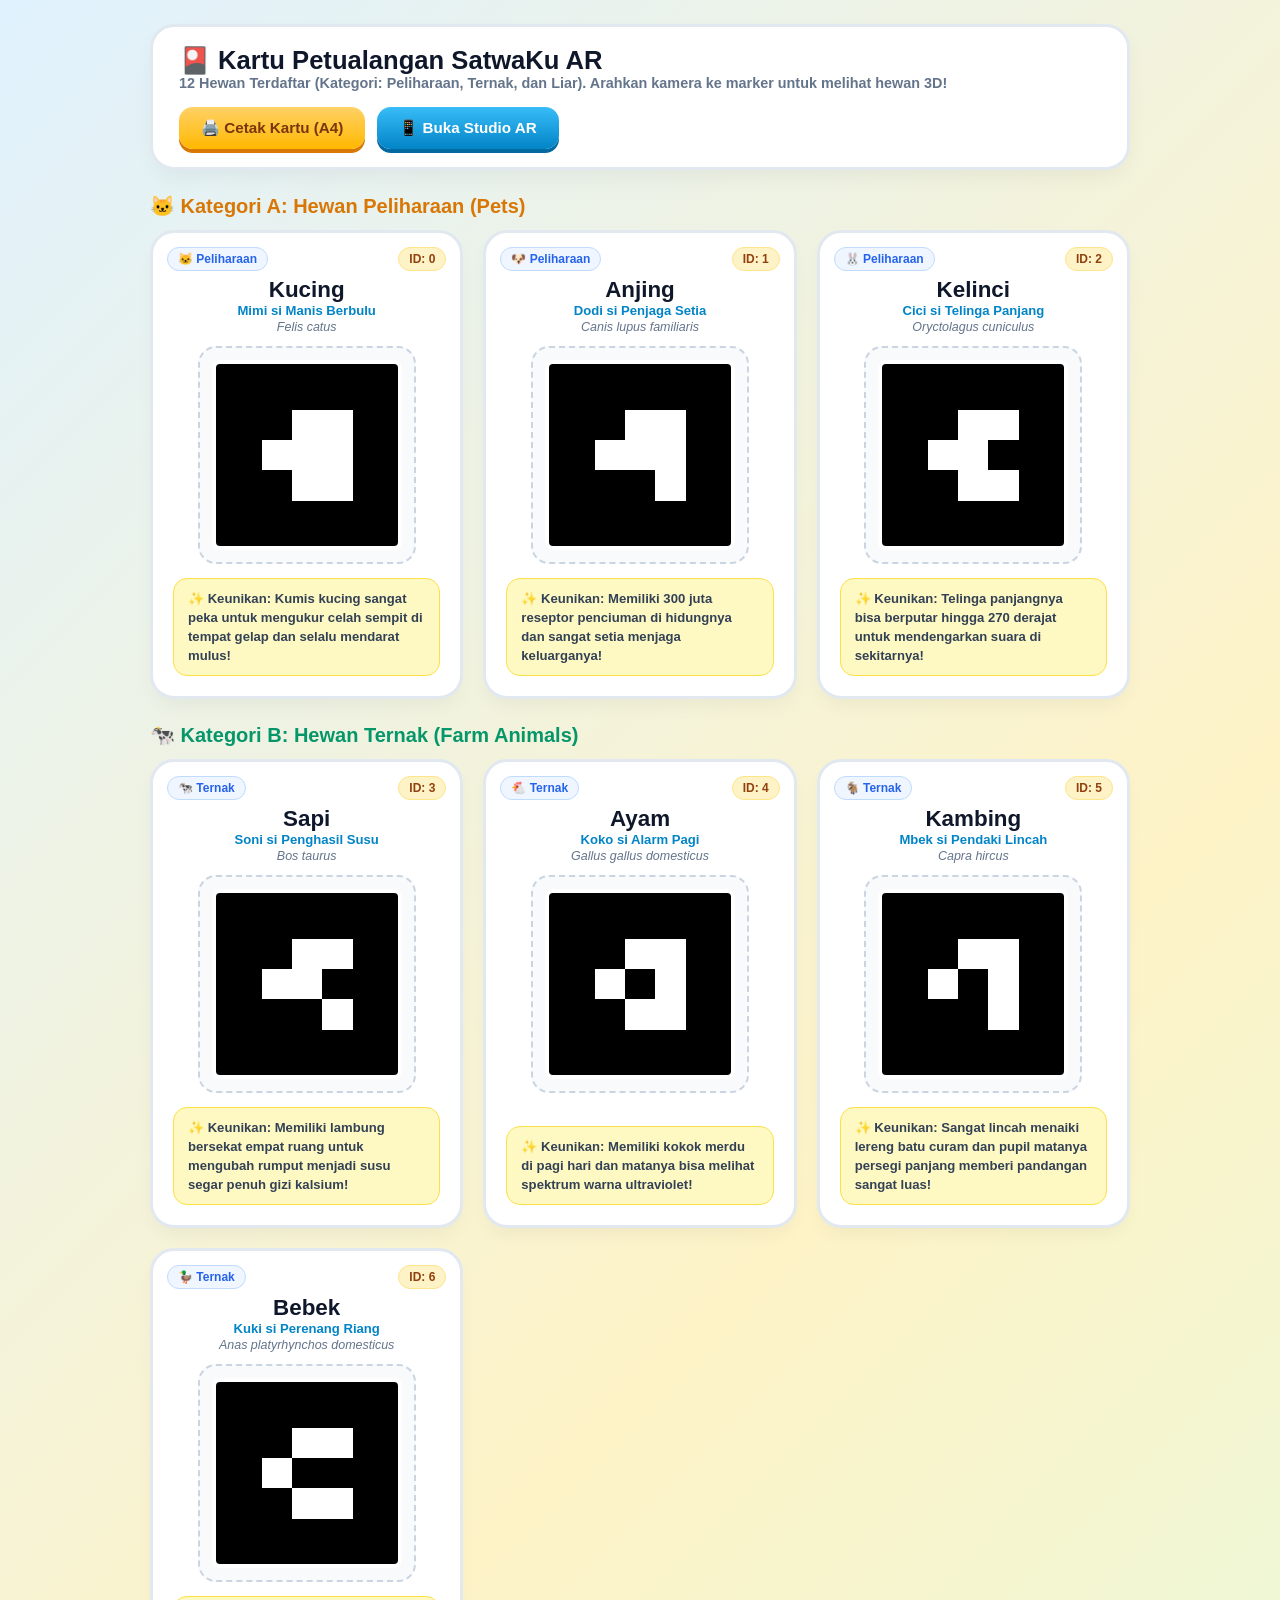
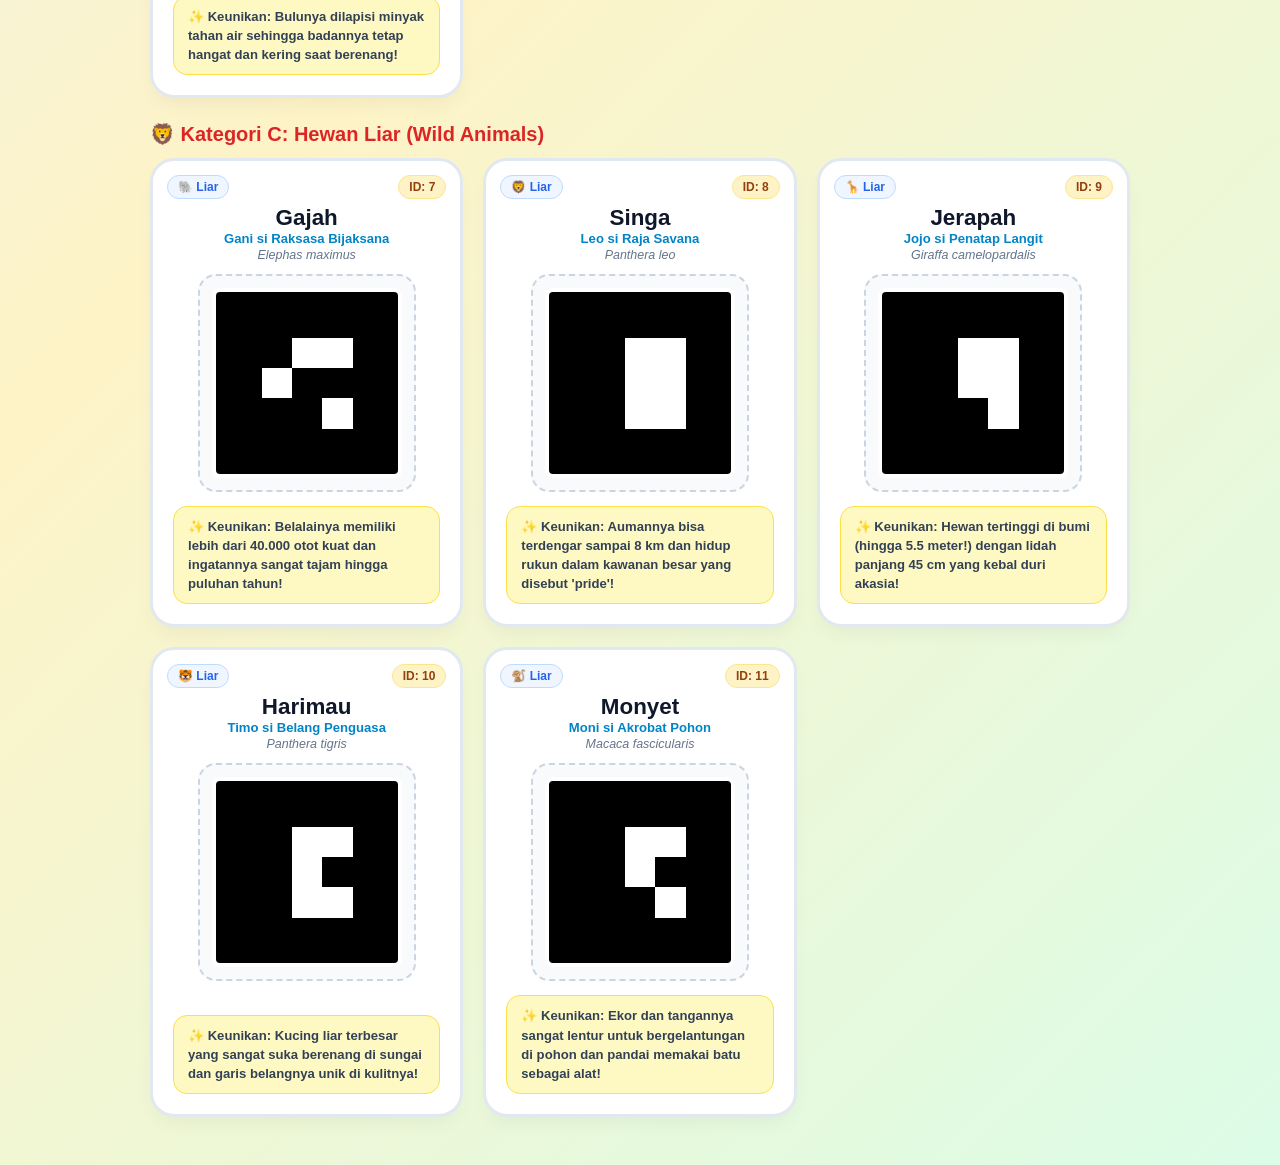
==== commit 94bb7b4b: "fix scan" ====
--- a/cards.html
+++ b/cards.html
@@ -215,7 +215,7 @@
       <h2 class="card-animal-name">Kucing</h2>
       <div class="card-nickname">Mimi si Manis Berbulu</div>
       <div class="card-latin-name">Felis catus</div>
-      <div class="marker-frame"><img src="assets/markers/hamming/0.png" alt="Marker 0 - Kucing" /></div>
+      <div class="marker-frame"><img src="assets/markers/3x3/0.png" alt="Marker 0 - Kucing" /></div>
       <div class="card-fact">✨ <b>Keunikan:</b> Kumis kucing sangat peka untuk mengukur celah sempit di tempat gelap dan selalu mendarat mulus!</div>
     </div>
     <!-- Card 2: Anjing -->
@@ -225,7 +225,7 @@
       <h2 class="card-animal-name">Anjing</h2>
       <div class="card-nickname">Dodi si Penjaga Setia</div>
       <div class="card-latin-name">Canis lupus familiaris</div>
-      <div class="marker-frame"><img src="assets/markers/hamming/1.png" alt="Marker 1 - Anjing" /></div>
+      <div class="marker-frame"><img src="assets/markers/3x3/1.png" alt="Marker 1 - Anjing" /></div>
       <div class="card-fact">✨ <b>Keunikan:</b> Memiliki 300 juta reseptor penciuman di hidungnya dan sangat setia menjaga keluarganya!</div>
     </div>
     <!-- Card 3: Kelinci -->
@@ -235,7 +235,7 @@
       <h2 class="card-animal-name">Kelinci</h2>
       <div class="card-nickname">Cici si Telinga Panjang</div>
       <div class="card-latin-name">Oryctolagus cuniculus</div>
-      <div class="marker-frame"><img src="assets/markers/hamming/2.png" alt="Marker 2 - Kelinci" /></div>
+      <div class="marker-frame"><img src="assets/markers/3x3/2.png" alt="Marker 2 - Kelinci" /></div>
       <div class="card-fact">✨ <b>Keunikan:</b> Telinga panjangnya bisa berputar hingga 270 derajat untuk mendengarkan suara di sekitarnya!</div>
     </div>
   </div>
@@ -250,7 +250,7 @@
       <h2 class="card-animal-name">Sapi</h2>
       <div class="card-nickname">Soni si Penghasil Susu</div>
       <div class="card-latin-name">Bos taurus</div>
-      <div class="marker-frame"><img src="assets/markers/hamming/3.png" alt="Marker 3 - Sapi" /></div>
+      <div class="marker-frame"><img src="assets/markers/3x3/3.png" alt="Marker 3 - Sapi" /></div>
       <div class="card-fact">✨ <b>Keunikan:</b> Memiliki lambung bersekat empat ruang untuk mengubah rumput menjadi susu segar penuh gizi kalsium!</div>
     </div>
     <!-- Card 5: Ayam -->
@@ -260,7 +260,7 @@
       <h2 class="card-animal-name">Ayam</h2>
       <div class="card-nickname">Koko si Alarm Pagi</div>
       <div class="card-latin-name">Gallus gallus domesticus</div>
-      <div class="marker-frame"><img src="assets/markers/hamming/4.png" alt="Marker 4 - Ayam" /></div>
+      <div class="marker-frame"><img src="assets/markers/3x3/4.png" alt="Marker 4 - Ayam" /></div>
       <div class="card-fact">✨ <b>Keunikan:</b> Memiliki kokok merdu di pagi hari dan matanya bisa melihat spektrum warna ultraviolet!</div>
     </div>
     <!-- Card 6: Kambing -->
@@ -270,7 +270,7 @@
       <h2 class="card-animal-name">Kambing</h2>
       <div class="card-nickname">Mbek si Pendaki Lincah</div>
       <div class="card-latin-name">Capra hircus</div>
-      <div class="marker-frame"><img src="assets/markers/hamming/5.png" alt="Marker 5 - Kambing" /></div>
+      <div class="marker-frame"><img src="assets/markers/3x3/5.png" alt="Marker 5 - Kambing" /></div>
       <div class="card-fact">✨ <b>Keunikan:</b> Sangat lincah menaiki lereng batu curam dan pupil matanya persegi panjang memberi pandangan sangat luas!</div>
     </div>
     <!-- Card 7: Bebek -->
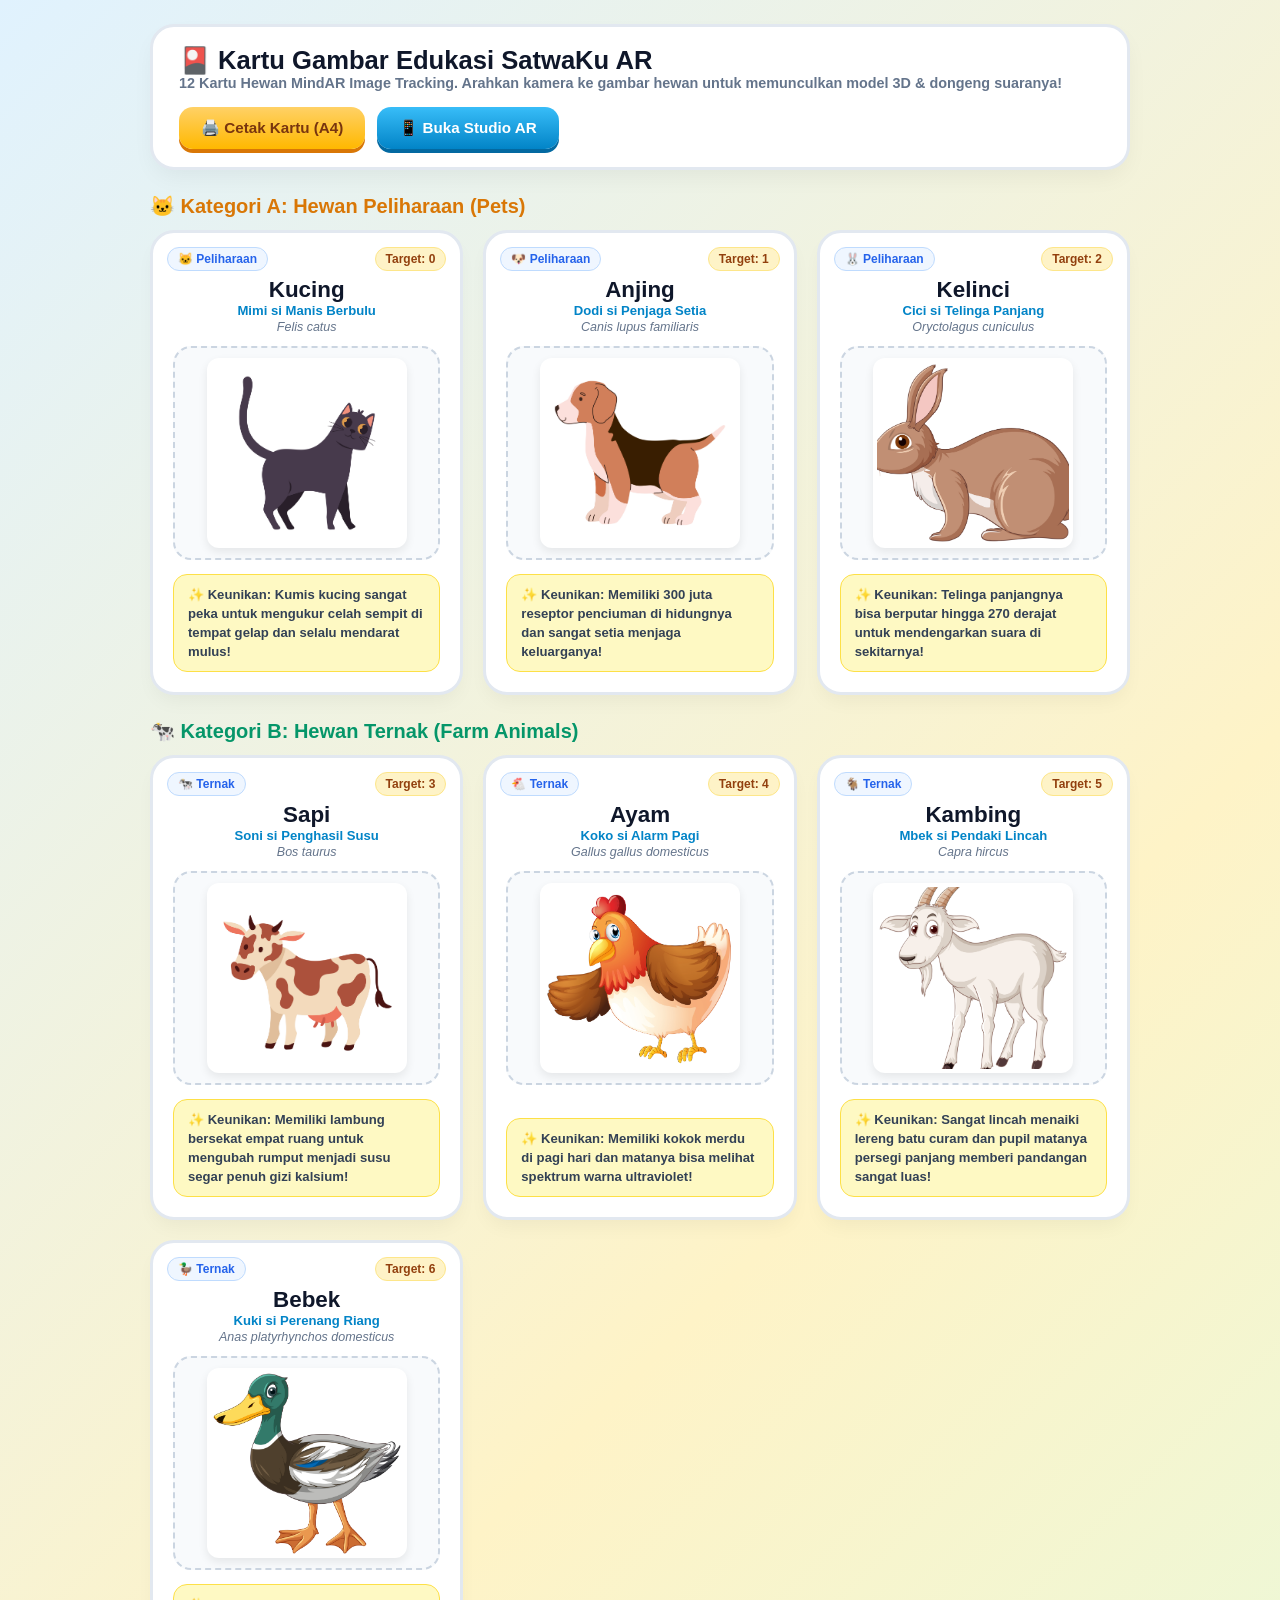
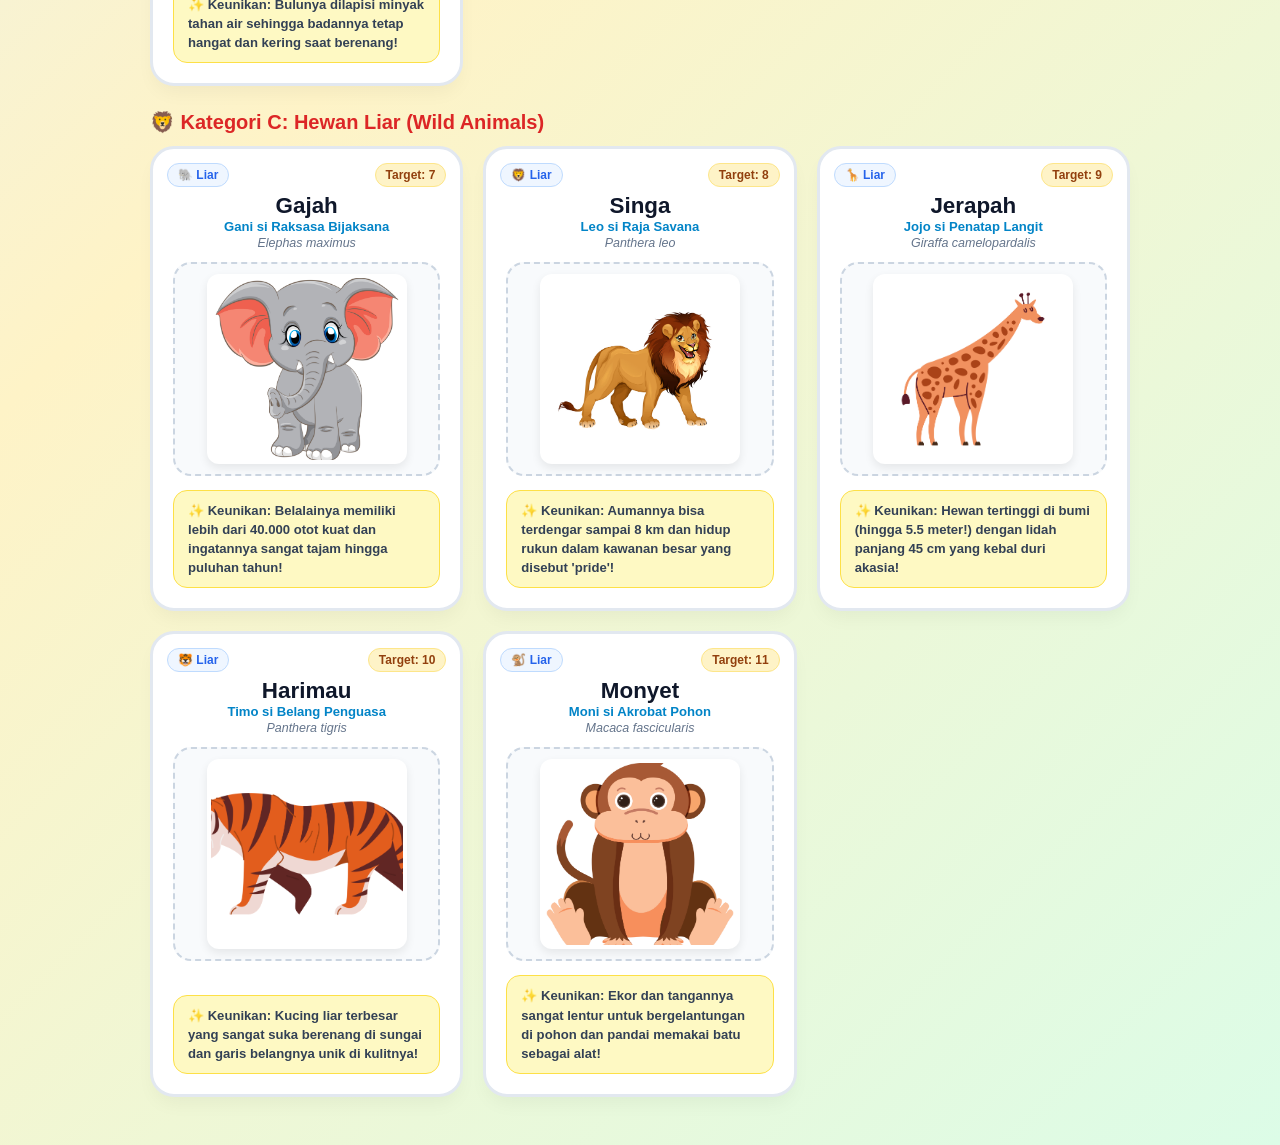
==== commit 15e6d321: "add mind ar" ====
--- a/cards.html
+++ b/cards.html
@@ -150,23 +150,26 @@
 
     .marker-frame {
       background: #F8FAFC;
-      padding: 12px;
+      padding: 10px;
       border: 2px dashed #CBD5E1;
       border-radius: 18px;
       margin-bottom: 14px;
       display: flex;
       align-items: center;
       justify-content: center;
+      width: 100%;
     }
 
     .marker-frame img {
-      width: 190px;
+      width: 100%;
+      max-width: 200px;
       height: 190px;
-      image-rendering: pixelated;
+      object-fit: cover;
       display: block;
       background: #FFFFFF;
       padding: 4px;
-      border-radius: 8px;
+      border-radius: 12px;
+      box-shadow: 0 4px 10px rgba(0,0,0,0.08);
     }
 
     .card-fact {
@@ -196,8 +199,8 @@
 
   <div class="header-bar">
     <div class="header-title">
-      <h1>🎴 Kartu Petualangan SatwaKu AR</h1>
-      <p>12 Hewan Terdaftar (Kategori: Peliharaan, Ternak, dan Liar). Arahkan kamera ke marker untuk melihat hewan 3D!</p>
+      <h1>🎴 Kartu Gambar Edukasi SatwaKu AR</h1>
+      <p>12 Kartu Hewan MindAR Image Tracking. Arahkan kamera ke gambar hewan untuk memunculkan model 3D & dongeng suaranya!</p>
     </div>
     <div style="display: flex; gap: 12px;">
       <button class="btn-action" onclick="window.print()">🖨️ Cetak Kartu (A4)</button>
@@ -211,31 +214,31 @@
     <!-- Card 1: Kucing -->
     <div class="card">
       <div class="card-top-tag">🐱 Peliharaan</div>
-      <div class="card-id-badge">ID: 0</div>
+      <div class="card-id-badge">Target: 0</div>
       <h2 class="card-animal-name">Kucing</h2>
       <div class="card-nickname">Mimi si Manis Berbulu</div>
       <div class="card-latin-name">Felis catus</div>
-      <div class="marker-frame"><img src="assets/markers/3x3/0.png" alt="Marker 0 - Kucing" /></div>
+      <div class="marker-frame"><img src="assets/markers/img/kucing.jpg" alt="Kartu Kucing" /></div>
       <div class="card-fact">✨ <b>Keunikan:</b> Kumis kucing sangat peka untuk mengukur celah sempit di tempat gelap dan selalu mendarat mulus!</div>
     </div>
     <!-- Card 2: Anjing -->
     <div class="card">
       <div class="card-top-tag">🐶 Peliharaan</div>
-      <div class="card-id-badge">ID: 1</div>
+      <div class="card-id-badge">Target: 1</div>
       <h2 class="card-animal-name">Anjing</h2>
       <div class="card-nickname">Dodi si Penjaga Setia</div>
       <div class="card-latin-name">Canis lupus familiaris</div>
-      <div class="marker-frame"><img src="assets/markers/3x3/1.png" alt="Marker 1 - Anjing" /></div>
+      <div class="marker-frame"><img src="assets/markers/img/anjing.jpg" alt="Kartu Anjing" /></div>
       <div class="card-fact">✨ <b>Keunikan:</b> Memiliki 300 juta reseptor penciuman di hidungnya dan sangat setia menjaga keluarganya!</div>
     </div>
     <!-- Card 3: Kelinci -->
     <div class="card">
       <div class="card-top-tag">🐰 Peliharaan</div>
-      <div class="card-id-badge">ID: 2</div>
+      <div class="card-id-badge">Target: 2</div>
       <h2 class="card-animal-name">Kelinci</h2>
       <div class="card-nickname">Cici si Telinga Panjang</div>
       <div class="card-latin-name">Oryctolagus cuniculus</div>
-      <div class="marker-frame"><img src="assets/markers/3x3/2.png" alt="Marker 2 - Kelinci" /></div>
+      <div class="marker-frame"><img src="assets/markers/img/kelinci.jpg" alt="Kartu Kelinci" /></div>
       <div class="card-fact">✨ <b>Keunikan:</b> Telinga panjangnya bisa berputar hingga 270 derajat untuk mendengarkan suara di sekitarnya!</div>
     </div>
   </div>
@@ -246,41 +249,41 @@
     <!-- Card 4: Sapi -->
     <div class="card">
       <div class="card-top-tag">🐄 Ternak</div>
-      <div class="card-id-badge">ID: 3</div>
+      <div class="card-id-badge">Target: 3</div>
       <h2 class="card-animal-name">Sapi</h2>
       <div class="card-nickname">Soni si Penghasil Susu</div>
       <div class="card-latin-name">Bos taurus</div>
-      <div class="marker-frame"><img src="assets/markers/3x3/3.png" alt="Marker 3 - Sapi" /></div>
+      <div class="marker-frame"><img src="assets/markers/img/sapi.jpg" alt="Kartu Sapi" /></div>
       <div class="card-fact">✨ <b>Keunikan:</b> Memiliki lambung bersekat empat ruang untuk mengubah rumput menjadi susu segar penuh gizi kalsium!</div>
     </div>
     <!-- Card 5: Ayam -->
     <div class="card">
       <div class="card-top-tag">🐔 Ternak</div>
-      <div class="card-id-badge">ID: 4</div>
+      <div class="card-id-badge">Target: 4</div>
       <h2 class="card-animal-name">Ayam</h2>
       <div class="card-nickname">Koko si Alarm Pagi</div>
       <div class="card-latin-name">Gallus gallus domesticus</div>
-      <div class="marker-frame"><img src="assets/markers/3x3/4.png" alt="Marker 4 - Ayam" /></div>
+      <div class="marker-frame"><img src="assets/markers/img/ayam.jpg" alt="Kartu Ayam" /></div>
       <div class="card-fact">✨ <b>Keunikan:</b> Memiliki kokok merdu di pagi hari dan matanya bisa melihat spektrum warna ultraviolet!</div>
     </div>
     <!-- Card 6: Kambing -->
     <div class="card">
       <div class="card-top-tag">🐐 Ternak</div>
-      <div class="card-id-badge">ID: 5</div>
+      <div class="card-id-badge">Target: 5</div>
       <h2 class="card-animal-name">Kambing</h2>
       <div class="card-nickname">Mbek si Pendaki Lincah</div>
       <div class="card-latin-name">Capra hircus</div>
-      <div class="marker-frame"><img src="assets/markers/3x3/5.png" alt="Marker 5 - Kambing" /></div>
+      <div class="marker-frame"><img src="assets/markers/img/kambing.jpg" alt="Kartu Kambing" /></div>
       <div class="card-fact">✨ <b>Keunikan:</b> Sangat lincah menaiki lereng batu curam dan pupil matanya persegi panjang memberi pandangan sangat luas!</div>
     </div>
     <!-- Card 7: Bebek -->
     <div class="card">
       <div class="card-top-tag">🦆 Ternak</div>
-      <div class="card-id-badge">ID: 6</div>
+      <div class="card-id-badge">Target: 6</div>
       <h2 class="card-animal-name">Bebek</h2>
       <div class="card-nickname">Kuki si Perenang Riang</div>
       <div class="card-latin-name">Anas platyrhynchos domesticus</div>
-      <div class="marker-frame"><img src="assets/markers/3x3/6.png" alt="Marker 6 - Bebek" /></div>
+      <div class="marker-frame"><img src="assets/markers/img/bebek.jpg" alt="Kartu Bebek" /></div>
       <div class="card-fact">✨ <b>Keunikan:</b> Bulunya dilapisi minyak tahan air sehingga badannya tetap hangat dan kering saat berenang!</div>
     </div>
   </div>
@@ -291,51 +294,51 @@
     <!-- Card 8: Gajah -->
     <div class="card">
       <div class="card-top-tag">🐘 Liar</div>
-      <div class="card-id-badge">ID: 7</div>
+      <div class="card-id-badge">Target: 7</div>
       <h2 class="card-animal-name">Gajah</h2>
       <div class="card-nickname">Gani si Raksasa Bijaksana</div>
       <div class="card-latin-name">Elephas maximus</div>
-      <div class="marker-frame"><img src="assets/markers/3x3/7.png" alt="Marker 7 - Gajah" /></div>
+      <div class="marker-frame"><img src="assets/markers/img/gajah.jpg" alt="Kartu Gajah" /></div>
       <div class="card-fact">✨ <b>Keunikan:</b> Belalainya memiliki lebih dari 40.000 otot kuat dan ingatannya sangat tajam hingga puluhan tahun!</div>
     </div>
     <!-- Card 9: Singa -->
     <div class="card">
       <div class="card-top-tag">🦁 Liar</div>
-      <div class="card-id-badge">ID: 8</div>
+      <div class="card-id-badge">Target: 8</div>
       <h2 class="card-animal-name">Singa</h2>
       <div class="card-nickname">Leo si Raja Savana</div>
       <div class="card-latin-name">Panthera leo</div>
-      <div class="marker-frame"><img src="assets/markers/3x3/8.png" alt="Marker 8 - Singa" /></div>
+      <div class="marker-frame"><img src="assets/markers/img/singa.jpg" alt="Kartu Singa" /></div>
       <div class="card-fact">✨ <b>Keunikan:</b> Aumannya bisa terdengar sampai 8 km dan hidup rukun dalam kawanan besar yang disebut 'pride'!</div>
     </div>
     <!-- Card 10: Jerapah -->
     <div class="card">
       <div class="card-top-tag">🦒 Liar</div>
-      <div class="card-id-badge">ID: 9</div>
+      <div class="card-id-badge">Target: 9</div>
       <h2 class="card-animal-name">Jerapah</h2>
       <div class="card-nickname">Jojo si Penatap Langit</div>
       <div class="card-latin-name">Giraffa camelopardalis</div>
-      <div class="marker-frame"><img src="assets/markers/3x3/9.png" alt="Marker 9 - Jerapah" /></div>
+      <div class="marker-frame"><img src="assets/markers/img/jerapah.jpg" alt="Kartu Jerapah" /></div>
       <div class="card-fact">✨ <b>Keunikan:</b> Hewan tertinggi di bumi (hingga 5.5 meter!) dengan lidah panjang 45 cm yang kebal duri akasia!</div>
     </div>
     <!-- Card 11: Harimau -->
     <div class="card">
       <div class="card-top-tag">🐯 Liar</div>
-      <div class="card-id-badge">ID: 10</div>
+      <div class="card-id-badge">Target: 10</div>
       <h2 class="card-animal-name">Harimau</h2>
       <div class="card-nickname">Timo si Belang Penguasa</div>
       <div class="card-latin-name">Panthera tigris</div>
-      <div class="marker-frame"><img src="assets/markers/3x3/10.png" alt="Marker 10 - Harimau" /></div>
+      <div class="marker-frame"><img src="assets/markers/img/harimau.png" alt="Kartu Harimau" /></div>
       <div class="card-fact">✨ <b>Keunikan:</b> Kucing liar terbesar yang sangat suka berenang di sungai dan garis belangnya unik di kulitnya!</div>
     </div>
     <!-- Card 12: Monyet -->
     <div class="card">
       <div class="card-top-tag">🐒 Liar</div>
-      <div class="card-id-badge">ID: 11</div>
+      <div class="card-id-badge">Target: 11</div>
       <h2 class="card-animal-name">Monyet</h2>
       <div class="card-nickname">Moni si Akrobat Pohon</div>
       <div class="card-latin-name">Macaca fascicularis</div>
-      <div class="marker-frame"><img src="assets/markers/3x3/11.png" alt="Marker 11 - Monyet" /></div>
+      <div class="marker-frame"><img src="assets/markers/img/monkey.jpg" alt="Kartu Monyet" /></div>
       <div class="card-fact">✨ <b>Keunikan:</b> Ekor dan tangannya sangat lentur untuk bergelantungan di pohon dan pandai memakai batu sebagai alat!</div>
     </div>
   </div>
